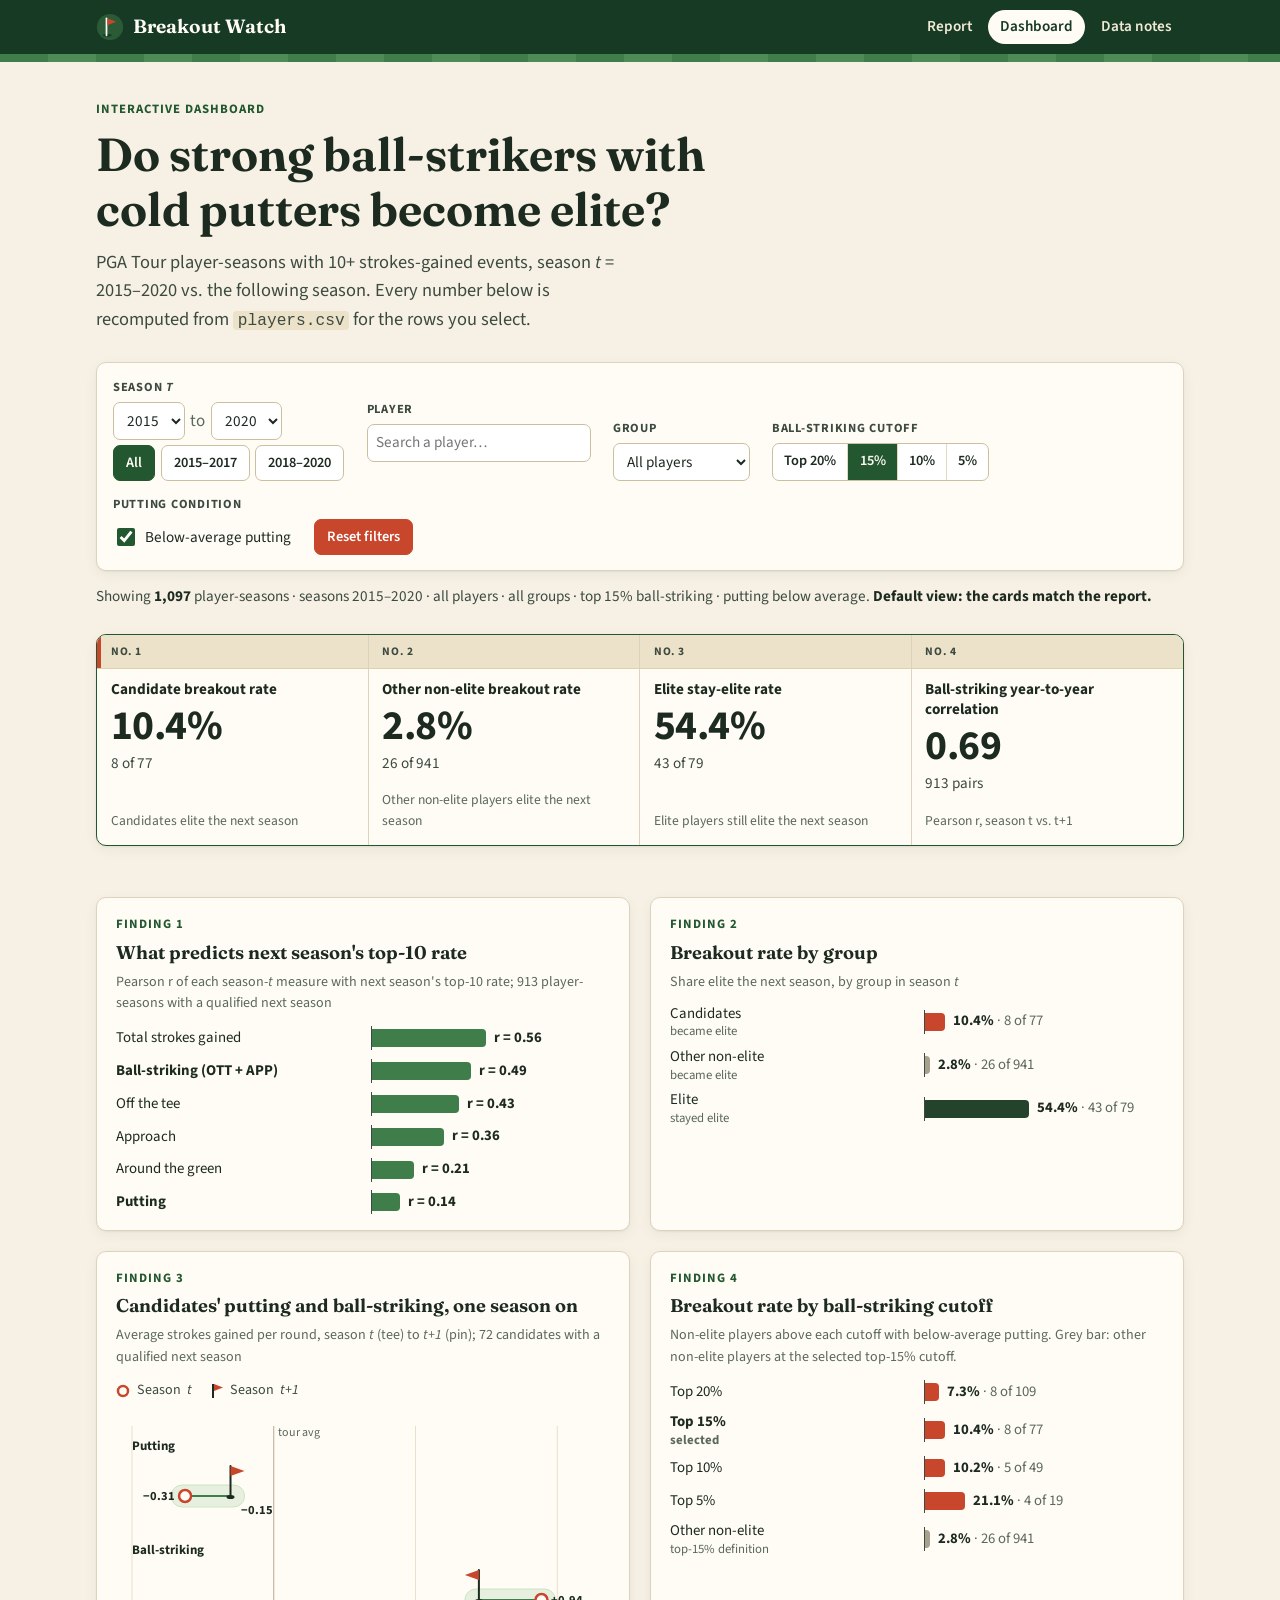
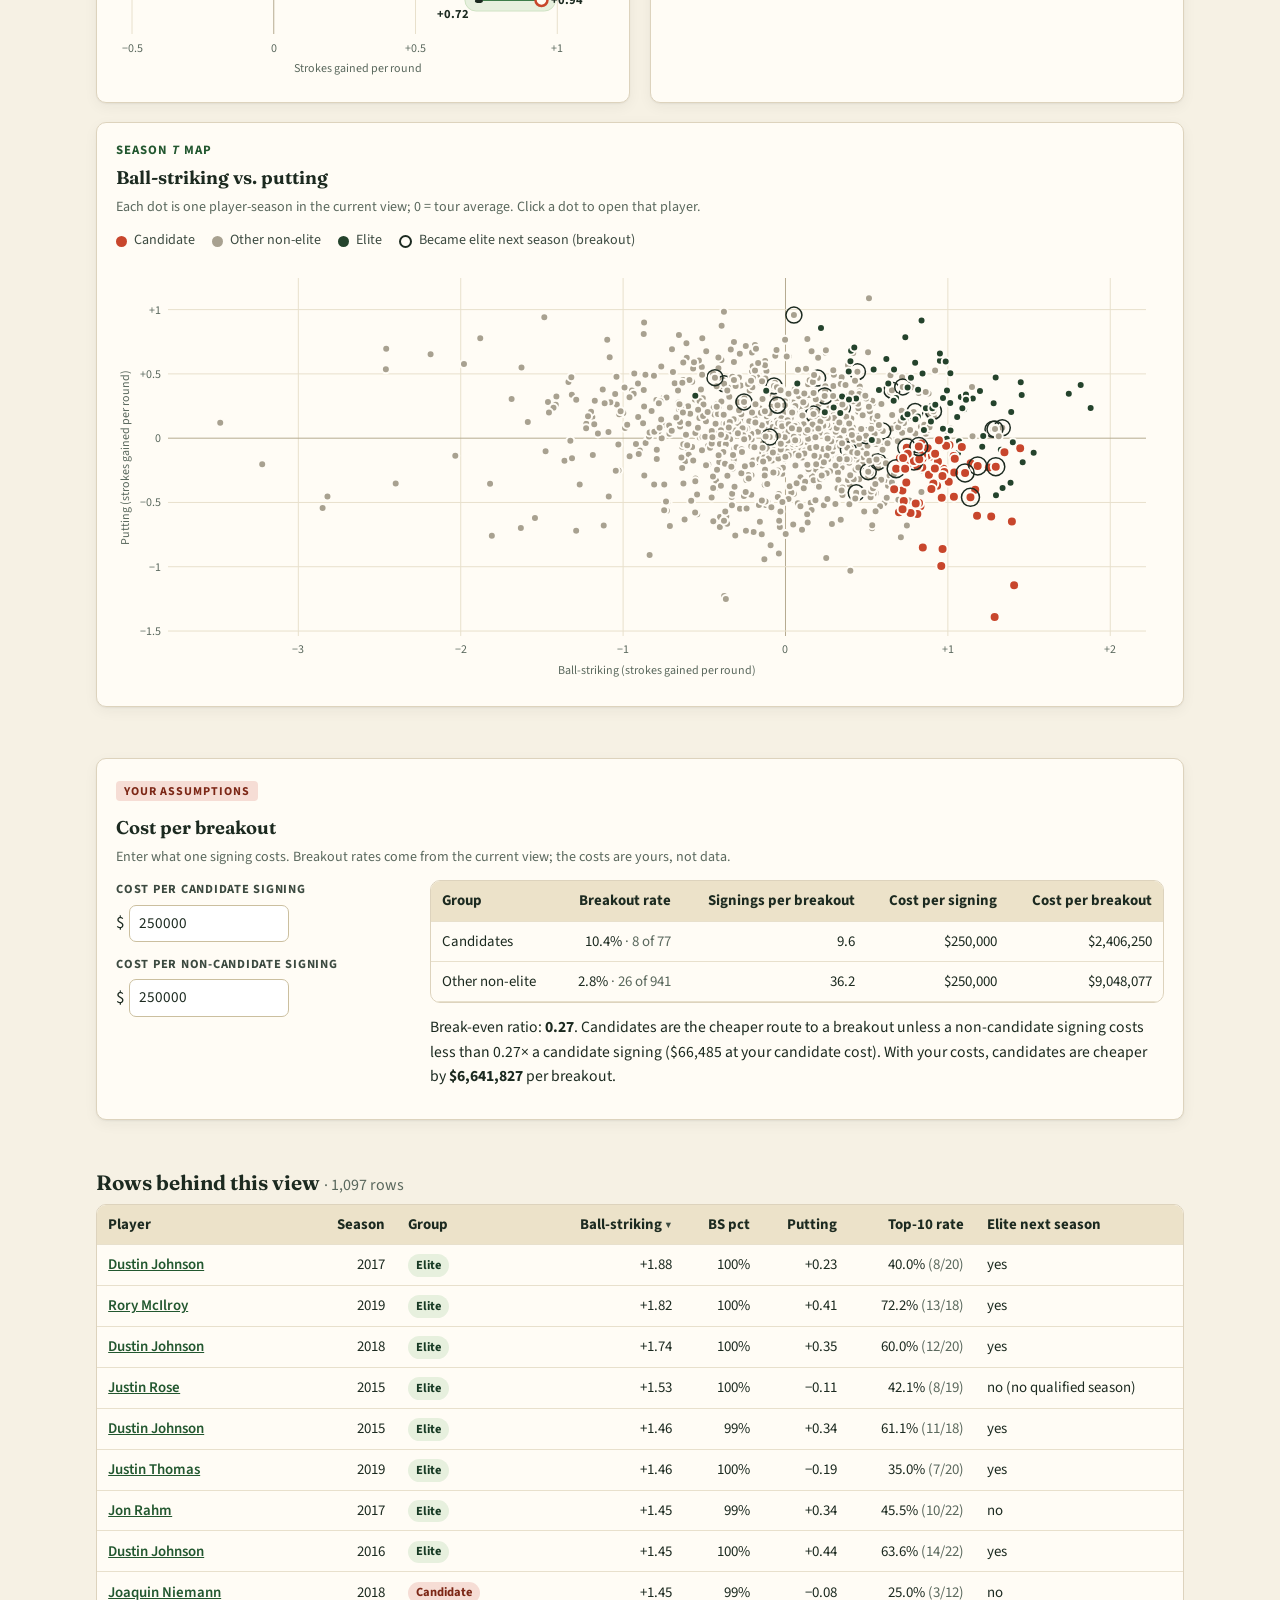
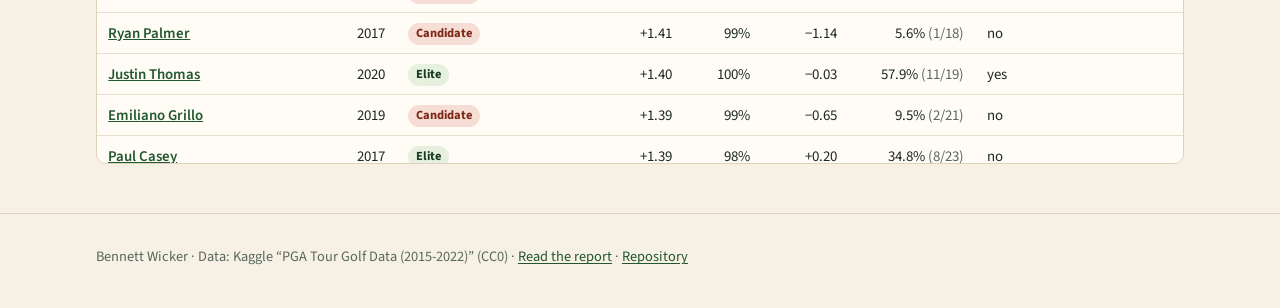
==== dashboard.html @ f72bf5be "Add PGA breakout report, dashboard and data prep Report (index.html) and dashboard (dashboard.html) " ====
<!doctype html>
<html lang="en">
<head>
  <meta charset="utf-8">
  <meta name="viewport" content="width=device-width, initial-scale=1">
  <title>Breakout Watch: Dashboard</title>
  <meta name="description" content="Filter PGA Tour player-seasons by season, player, group, ball-striking cutoff and putting condition; every number is recomputed in the browser from players.csv.">
  <link rel="icon" href="data:image/svg+xml,%3Csvg xmlns='http://www.w3.org/2000/svg' viewBox='0 0 32 32'%3E%3Ccircle cx='16' cy='16' r='16' fill='%23173a24'/%3E%3Cpath d='M12 7v19' stroke='%23fffcf5' stroke-width='2.2' stroke-linecap='round'/%3E%3Cpath d='M13 7l10 4-10 4z' fill='%23c8462c'/%3E%3C/svg%3E">
  <link rel="preconnect" href="https://fonts.googleapis.com">
  <link rel="preconnect" href="https://fonts.gstatic.com" crossorigin>
  <link href="https://fonts.googleapis.com/css2?family=Fraunces:opsz,wght@9..144,600;9..144,700&family=Source+Sans+3:wght@400;600;700&display=swap" rel="stylesheet">
  <link rel="stylesheet" href="styles.css">
</head>
<body>
  <nav class="nav" aria-label="Site">
    <div class="nav-inner">
      <a class="brand" href="index.html">
        <svg width="28" height="28" viewBox="0 0 32 32" aria-hidden="true"><circle cx="16" cy="16" r="15" fill="#2a5a36"/><ellipse cx="13" cy="25.5" rx="5" ry="1.6" fill="#173a24"/><path d="M12 6v19.5" stroke="#fffcf5" stroke-width="2" stroke-linecap="round"/><path d="M13 6l10 4-10 4z" fill="#c8462c"/></svg>
        Breakout Watch
      </a>
      <div class="nav-links">
        <a href="index.html">Report</a>
        <a href="dashboard.html" aria-current="page">Dashboard</a>
        <a href="index.html#data-notes">Data notes</a>
      </div>
    </div>
  </nav>

  <main>
    <header class="page-head wrap">
      <p class="kicker">Interactive dashboard</p>
      <h1>Do strong ball-strikers with cold putters become elite?</h1>
      <p class="subtitle">PGA Tour player-seasons with 10+ strokes-gained events, season <i>t</i> = 2015–2020 vs. the following season.
        Every number below is recomputed from <code>players.csv</code> for the rows you select.</p>
    </header>

    <div class="wrap">
      <div id="load-error" hidden class="error-box"></div>

      <form class="filters" id="filters" onsubmit="return false" aria-label="Filters">
        <div class="field">
          <span class="field-label" id="season-l">Season <i>t</i></span>
          <div class="field-row" role="group" aria-labelledby="season-l">
            <select id="from" aria-label="First season"></select>
            <span class="muted">to</span>
            <select id="to" aria-label="Last season"></select>
          </div>
          <div class="field-row" role="group" aria-label="Quick season ranges">
            <button type="button" data-range="2015-2020">All</button>
            <button type="button" data-range="2015-2017">2015–2017</button>
            <button type="button" data-range="2018-2020">2018–2020</button>
          </div>
        </div>
        <div class="field">
          <label for="player">Player</label>
          <div class="field-row">
            <input type="search" id="player" list="player-list" placeholder="Search a player…" autocomplete="off">
            <datalist id="player-list"></datalist>
          </div>
          <span class="muted" id="player-hint" style="font-size:.82rem;min-height:1.1em"></span>
        </div>
        <div class="field">
          <label for="group">Group</label>
          <select id="group">
            <option value="all">All players</option>
            <option value="candidate">Candidates</option>
            <option value="other">Other non-elite</option>
            <option value="elite">Elite</option>
          </select>
        </div>
        <div class="field">
          <span class="field-label" id="cut-l">Ball-striking cutoff</span>
          <div class="seg" role="radiogroup" aria-labelledby="cut-l">
            <label><input type="radio" name="cutoff" value="20"><span>Top 20%</span></label>
            <label><input type="radio" name="cutoff" value="15" checked><span>15%</span></label>
            <label><input type="radio" name="cutoff" value="10"><span>10%</span></label>
            <label><input type="radio" name="cutoff" value="5"><span>5%</span></label>
          </div>
        </div>
        <div class="field">
          <span class="field-label">Putting condition</span>
          <label class="toggle"><input type="checkbox" id="putting" checked> Below-average putting</label>
        </div>
        <div class="field">
          <button type="button" class="btn-reset" id="reset">Reset filters</button>
        </div>
      </form>
      <p class="status" id="status" aria-live="polite"></p>
    </div>

    <section class="wrap" id="spotlight-wrap" hidden aria-labelledby="spot-name">
      <div class="panel spotlight" id="spotlight"></div>
    </section>

    <section class="wrap" aria-label="Summary numbers">
      <div class="cards" id="cards"></div>
    </section>

    <section class="wrap" aria-label="Charts">
      <div class="grid-2">
        <div class="panel">
          <p class="kicker">Finding 1</p>
          <h3>What predicts next season's top-10 rate</h3>
          <p class="chart-sub">Pearson r of each season-<i>t</i> measure with next season's top-10 rate; <span id="f1-n"></span></p>
          <div class="chart" id="f1-chart"></div>
        </div>
        <div class="panel">
          <p class="kicker">Finding 2</p>
          <h3>Breakout rate by group</h3>
          <p class="chart-sub">Share elite the next season, by group in season <i>t</i></p>
          <div class="chart" id="f2-chart"></div>
        </div>
        <div class="panel">
          <p class="kicker">Finding 3</p>
          <h3>Candidates' putting and ball-striking, one season on</h3>
          <p class="chart-sub">Average strokes gained per round, season <i>t</i> (tee) to <i>t+1</i> (pin); <span id="f3-n"></span></p>
          <div class="legend" aria-hidden="true">
            <span><svg width="14" height="14"><circle cx="7" cy="7" r="5" fill="#fffcf5" stroke="#c8462c" stroke-width="2.5"/></svg> Season <i>t</i></span>
            <span><svg width="14" height="16"><path d="M3 1v14" stroke="#1c2a20" stroke-width="2"/><path d="M4 1l9 3.5L4 8z" fill="#c8462c"/></svg> Season <i>t+1</i></span>
          </div>
          <div class="chart" id="f3-chart"></div>
        </div>
        <div class="panel">
          <p class="kicker">Finding 4</p>
          <h3>Breakout rate by ball-striking cutoff</h3>
          <p class="chart-sub" id="f4-sub"></p>
          <div class="chart" id="f4-chart"></div>
        </div>
        <div class="panel full">
          <p class="kicker">Season <i>t</i> map</p>
          <h3>Ball-striking vs. putting</h3>
          <p class="chart-sub">Each dot is one player-season in the current view; 0 = tour average. Click a dot to open that player.</p>
          <div class="legend" aria-hidden="true">
            <span><i class="swatch candidate"></i> Candidate</span>
            <span><i class="swatch other"></i> Other non-elite</span>
            <span><i class="swatch elite"></i> Elite</span>
            <span><i class="swatch ring"></i> Became elite next season (breakout)</span>
          </div>
          <div class="chart" id="scatter"></div>
        </div>
      </div>
    </section>

    <section class="wrap" aria-labelledby="cost-h">
      <div class="panel">
        <p><span class="assume-tag">Your assumptions</span></p>
        <h3 id="cost-h">Cost per breakout</h3>
        <p class="chart-sub">Enter what one signing costs. Breakout rates come from the current view; the costs are yours, not data.</p>
        <div class="cost-grid">
          <div class="cost-inputs">
            <div class="field">
              <label for="cost-cand">Cost per candidate signing</label>
              <div class="money"><span>$</span><input type="number" id="cost-cand" min="0" step="10000" inputmode="numeric"></div>
            </div>
            <div class="field">
              <label for="cost-other">Cost per non-candidate signing</label>
              <div class="money"><span>$</span><input type="number" id="cost-other" min="0" step="10000" inputmode="numeric"></div>
            </div>
          </div>
          <div>
            <div class="table-wrap"><table id="cost-table" aria-label="Cost per breakout"></table></div>
            <p class="verdict" id="cost-verdict"></p>
          </div>
        </div>
      </div>
    </section>

    <section class="wrap" aria-labelledby="table-h">
      <h3 id="table-h">Rows behind this view <span class="muted" id="table-count" style="font-family:var(--font-body);font-size:1rem;font-weight:400"></span></h3>
      <div class="table-wrap table-scroll">
        <table id="rows-table" aria-label="Player-seasons in the current view"></table>
      </div>
    </section>
  </main>

  <footer class="site-foot">
    <div class="wrap">
      Bennett Wicker · Data: Kaggle “PGA Tour Golf Data (2015-2022)” (CC0) ·
      <a href="index.html">Read the report</a> ·
      <a href="https://github.com/bennettwick/pga-sponsor-dashboard">Repository</a>
    </div>
  </footer>

  <script src="analysis.js"></script>
  <script src="charts.js"></script>
  <script src="dashboard.js"></script>
</body>
</html>
---- styles.css ----
/* Breakout Watch: shared look for the report and the dashboard. */
:root {
  --bg: #f6f1e4;          /* cream */
  --surface: #fffcf5;     /* card / chart surface */
  --sand: #ece2c9;
  --sand-2: #dfd1ae;
  --ink: #1c2a20;
  --ink-2: #3c4a40;
  --muted: #5a685d;
  --line: #ddd3bd;
  --grid: #e8e0cc;
  --green-900: #173a24;   /* nav */
  --green-700: #22572f;   /* links, headings accents */
  --green-500: #3f7d4a;
  --green-200: #cfe2c3;
  --green-100: #e7f0de;
  --flag: #c8462c;

  /* Chart identity: candidates are the only colored group. */
  --candidate: #c8462c;
  --other: #a8a190;
  --elite: #24432c;

  --radius: 10px;
  --shadow: 0 1px 2px rgba(28, 42, 32, 0.06), 0 4px 14px rgba(28, 42, 32, 0.05);
  --font-display: "Fraunces", Georgia, "Times New Roman", serif;
  --font-body: "Source Sans 3", "Segoe UI", system-ui, -apple-system, sans-serif;
}

* { box-sizing: border-box; }
html { -webkit-text-size-adjust: 100%; }
body {
  margin: 0;
  background: var(--bg);
  color: var(--ink);
  font-family: var(--font-body);
  font-size: 17px;
  line-height: 1.55;
}
a { color: var(--green-700); text-underline-offset: 2px; }
a:hover { color: var(--green-900); }
h1, h2, h3 { font-family: var(--font-display); line-height: 1.2; color: var(--ink); font-weight: 650; }
h2 { font-size: 1.6rem; margin: 0 0 0.4rem; }
h3 { font-size: 1.3rem; margin: 0 0 0.5rem; }
p { margin: 0 0 0.9rem; }
small, .muted { color: var(--muted); }
.num { font-variant-numeric: tabular-nums; }

/* ---------- navigation ---------- */
.nav {
  background: var(--green-900);
  color: #fffcf5;
  position: relative;
}
.nav::after { /* mowing stripes */
  content: "";
  display: block;
  height: 8px;
  background: repeating-linear-gradient(90deg, #3f7d4a 0 48px, #4d8c57 48px 96px);
}
.nav-inner {
  max-width: 1120px;
  margin: 0 auto;
  padding: 0.6rem 16px;
  display: flex;
  align-items: center;
  gap: 1.5rem;
  flex-wrap: wrap;
}
.brand {
  display: flex;
  align-items: center;
  gap: 0.55rem;
  color: #fffcf5;
  text-decoration: none;
  font-family: var(--font-display);
  font-size: 1.2rem;
  font-weight: 650;
}
.brand:hover { color: #fffcf5; }
.brand svg { flex: none; }
.nav-links { display: flex; gap: 0.25rem; margin-left: auto; flex-wrap: wrap; }
.nav-links a {
  color: #f1ead6;
  text-decoration: none;
  padding: 0.35rem 0.75rem;
  border-radius: 999px;
  font-weight: 600;
  font-size: 0.95rem;
}
.nav-links a:hover { background: rgba(255, 252, 245, 0.12); color: #fffcf5; }
.nav-links a[aria-current="page"] { background: #fffcf5; color: var(--green-900); }

/* ---------- layout ---------- */
.wrap { max-width: 1120px; margin: 0 auto; padding: 0 16px; }
.narrow { max-width: 760px; }
header.page-head { padding: 2.4rem 16px 1.2rem; }
.kicker {
  font-size: 0.8rem;
  font-weight: 700;
  letter-spacing: 0.08em;
  text-transform: uppercase;
  color: var(--green-700);
  margin: 0 0 0.4rem;
}
.page-head h1 { font-size: clamp(1.9rem, 4.6vw, 2.9rem); margin: 0 0 0.6rem; max-width: 22ch; }
.page-head .subtitle { font-size: 1.15rem; color: var(--ink-2); margin: 0 0 0.6rem; max-width: 60ch; }
.byline { font-weight: 600; color: var(--ink-2); margin: 0; }
.lede { font-size: 1.12rem; max-width: 68ch; }
.lede strong { color: var(--ink); }
.recommend {
  border-left: 4px solid var(--flag);
  background: var(--surface);
  padding: 0.8rem 1rem;
  border-radius: 0 var(--radius) var(--radius) 0;
  box-shadow: var(--shadow);
  max-width: 68ch;
}
.premise { font-size: 0.95rem; color: var(--muted); max-width: 68ch; }
section, section.wrap { padding-top: 1.6rem; padding-bottom: 1.6rem; }
.section-rule { border: 0; border-top: 1px solid var(--line); margin: 0.6rem auto; max-width: 1088px; padding: 0; }

/* ---------- scorecard tiles ---------- */
.cards {
  display: grid;
  grid-template-columns: repeat(4, minmax(0, 1fr));
  border: 1.5px solid var(--green-700);
  border-radius: var(--radius);
  overflow: hidden;
  background: var(--surface);
  box-shadow: var(--shadow);
}
.card { border-right: 1px solid var(--line); display: flex; flex-direction: column; }
.card:last-child { border-right: 0; }
.card-head {
  background: var(--sand);
  border-bottom: 1px solid var(--sand-2);
  padding: 0.45rem 0.85rem;
  display: flex;
  justify-content: space-between;
  align-items: baseline;
  gap: 0.5rem;
}
.card-hole { font-size: 0.72rem; font-weight: 700; letter-spacing: 0.08em; text-transform: uppercase; color: var(--ink-2); }
.card-label { font-weight: 700; font-size: 0.95rem; padding: 0.7rem 0.85rem 0; color: var(--ink); line-height: 1.3; }
.card-value { font-size: 2.6rem; font-weight: 700; line-height: 1.1; padding: 0.3rem 0.85rem 0; letter-spacing: -0.01em; }
.card-count { padding: 0.15rem 0.85rem 0.8rem; color: var(--ink-2); font-size: 0.95rem; }
.card-note { padding: 0 0.85rem 0.85rem; color: var(--muted); font-size: 0.85rem; margin-top: auto; }
.card.is-candidate .card-head { box-shadow: inset 4px 0 0 var(--candidate); }
.card .too-few { font-size: 1.05rem; font-weight: 600; color: var(--ink-2); padding: 0.6rem 0.85rem 0; }
.defs { font-size: 0.92rem; color: var(--ink-2); margin-top: 0.9rem; max-width: 90ch; }

/* ---------- findings ---------- */
.finding {
  background: var(--surface);
  border: 1px solid var(--line);
  border-radius: var(--radius);
  box-shadow: var(--shadow);
  padding: 1.4rem 1.4rem 1.2rem;
  margin: 0 0 1.2rem;
}
.finding .kicker { margin-bottom: 0.25rem; }
.finding p { max-width: 72ch; color: var(--ink-2); }
.chart-title { font-weight: 700; font-size: 0.98rem; margin: 1rem 0 0.15rem; color: var(--ink); }
.chart-sub { font-size: 0.88rem; color: var(--muted); margin: 0 0 0.7rem; }
.chart { position: relative; width: 100%; }
.legend { display: flex; flex-wrap: wrap; gap: 0.4rem 1.1rem; font-size: 0.88rem; color: var(--ink-2); margin: 0.2rem 0 0.6rem; }
.legend span { display: inline-flex; align-items: center; gap: 0.4rem; }
.swatch { width: 11px; height: 11px; border-radius: 50%; display: inline-block; }
.swatch.candidate { background: var(--candidate); }
.swatch.other { background: var(--other); }
.swatch.elite { background: var(--elite); }
.swatch.ring { background: transparent; border: 2px solid var(--ink); width: 13px; height: 13px; }

/* HTML bar chart */
.bars { display: grid; grid-template-columns: minmax(9rem, 15rem) 1fr; gap: 0.55rem 0.9rem; align-items: center; }
.bar-label { font-size: 0.93rem; color: var(--ink); line-height: 1.25; }
.bar-label .bar-sub { display: block; font-size: 0.8rem; color: var(--muted); }
.bar-track { display: flex; align-items: center; min-height: 24px; border-left: 1px solid var(--ink-2); }
.bar-fill { height: 18px; border-radius: 0 4px 4px 0; flex: none; min-width: 2px; }
.bar-fill.candidate { background: var(--candidate); }
.bar-fill.other { background: var(--other); }
.bar-fill.elite { background: var(--elite); }
.bar-fill.neutral { background: var(--green-500); }
.bar-value { padding-left: 0.5rem; font-size: 0.92rem; white-space: nowrap; color: var(--ink); font-variant-numeric: tabular-nums; }
.bar-value b { font-weight: 700; }
.bar-value .of { color: var(--muted); }
.bar-label.bar-row-selected { font-weight: 700; }

/* SVG charts */
svg text { font-family: var(--font-body); fill: var(--ink-2); }
.axis-line { stroke: var(--ink-2); stroke-width: 1; }
.grid-line { stroke: var(--grid); stroke-width: 1; }
.zero-line { stroke: #b6ab90; stroke-width: 1; }
.axis-label { font-size: 12px; fill: var(--muted); }
.tick-label { font-size: 12px; fill: var(--muted); font-variant-numeric: tabular-nums; }
.pt { stroke: var(--surface); stroke-width: 2; }
.pt.candidate { fill: var(--candidate); }
.pt.other { fill: var(--other); }
.pt.elite { fill: var(--elite); }
.pt.faded { opacity: 0.55; }
.pt-ring { fill: none; stroke: var(--ink); stroke-width: 1.5; }
.pt-label { font-size: 12px; fill: var(--ink); font-weight: 600; }
.leader { stroke: var(--muted); stroke-width: 1; }
.pt-focus { fill: none; stroke: var(--ink); stroke-width: 2; }
.fairway { fill: var(--green-100); stroke: var(--green-200); stroke-width: 1; }
.hole-line { stroke: var(--green-500); stroke-width: 2; stroke-linecap: round; }
.tee { fill: var(--surface); stroke: var(--candidate); stroke-width: 2.5; }
.pin-pole { stroke: var(--ink); stroke-width: 2; stroke-linecap: round; }
.pin-flag { fill: var(--candidate); }
.cup { fill: var(--ink); }
.val-label { font-size: 12.5px; font-weight: 700; fill: var(--ink); font-variant-numeric: tabular-nums; }
.row-label { font-size: 13px; font-weight: 700; fill: var(--ink); }
.threshold { stroke: var(--flag); stroke-width: 1.5; stroke-dasharray: 5 4; }
.mini-line { fill: none; stroke: var(--green-700); stroke-width: 2; stroke-linejoin: round; stroke-linecap: round; }
.mini-dot { fill: var(--green-700); stroke: var(--surface); stroke-width: 2; }
.mini-dot.is-elite { fill: var(--elite); }
.mini-dot.is-candidate { fill: var(--candidate); }

.tooltip {
  position: fixed;
  z-index: 50;
  pointer-events: none;
  background: var(--ink);
  color: #fffcf5;
  font-size: 0.85rem;
  line-height: 1.35;
  padding: 0.45rem 0.6rem;
  border-radius: 6px;
  max-width: 260px;
  box-shadow: 0 4px 14px rgba(0, 0, 0, 0.2);
  opacity: 0;
  transform: translate(-50%, calc(-100% - 12px));
}
.tooltip.show { opacity: 1; }
.tooltip b { color: #fffcf5; }

/* ---------- tables ---------- */
.table-wrap { overflow-x: auto; border: 1px solid var(--line); border-radius: var(--radius); background: var(--surface); }
table { border-collapse: collapse; width: 100%; font-size: 0.93rem; }
th, td { padding: 0.5rem 0.7rem; text-align: left; border-bottom: 1px solid var(--grid); white-space: nowrap; }
th { background: var(--sand); font-weight: 700; color: var(--ink); position: sticky; top: 0; }
td.n, th.n { text-align: right; font-variant-numeric: tabular-nums; }
tbody tr:hover { background: #fbf6e9; }

/* scorecard table (watch list) */
.scorecard { border: 1.5px solid var(--green-700); }
.scorecard th { background: var(--green-900); color: #fffcf5; }
.scorecard td { border-right: 1px solid var(--grid); }
.scorecard td:last-child { border-right: 0; }
.scorecard td.hole { text-align: center; font-weight: 700; color: var(--ink-2); background: var(--sand); width: 2.5rem; }
.scorecard tbody tr:nth-child(even) { background: #faf5e8; }

/* ---------- data notes ---------- */
.notes h3 { margin-top: 1.4rem; }
.notes ul { padding-left: 1.2rem; max-width: 80ch; }
.notes li { margin-bottom: 0.4rem; color: var(--ink-2); }
.notes table { font-size: 0.9rem; }
.notes td { white-space: normal; }
code { font-family: ui-monospace, Consolas, monospace; font-size: 0.88em; background: var(--sand); padding: 0.05rem 0.3rem; border-radius: 4px; }

footer.site-foot { padding: 2rem 0 2.5rem; color: var(--muted); font-size: 0.9rem; border-top: 1px solid var(--line); margin-top: 1.5rem; }

/* ---------- dashboard ---------- */
.filters {
  background: var(--surface);
  border: 1px solid var(--line);
  border-radius: var(--radius);
  box-shadow: var(--shadow);
  padding: 0.9rem 1rem;
  display: flex;
  flex-wrap: wrap;
  gap: 0.9rem 1.4rem;
  align-items: flex-end;
}
@media (min-width: 900px) {
  .filters { position: sticky; top: 0; z-index: 20; }
}
.field { display: flex; flex-direction: column; gap: 0.3rem; }
.field > label, .field > .field-label { font-size: 0.78rem; font-weight: 700; letter-spacing: 0.06em; text-transform: uppercase; color: var(--ink-2); }
.field-row { display: flex; gap: 0.35rem; align-items: center; flex-wrap: wrap; }
select, input[type="text"], input[type="search"], input[type="number"] {
  font: inherit;
  font-size: 0.95rem;
  color: var(--ink);
  background: #fff;
  border: 1px solid #cbbf9f;
  border-radius: 7px;
  padding: 0.38rem 0.55rem;
  min-height: 36px;
}
input[type="search"] { width: 14rem; max-width: 100%; }
select:focus, input:focus, button:focus-visible, .seg input:focus-visible + span { outline: 2px solid var(--green-500); outline-offset: 1px; }
button, .btn {
  font: inherit;
  font-size: 0.9rem;
  font-weight: 600;
  min-height: 36px;
  padding: 0.35rem 0.75rem;
  border-radius: 7px;
  border: 1px solid #cbbf9f;
  background: #fff;
  color: var(--ink);
  cursor: pointer;
}
button:hover { background: var(--green-100); }
button[aria-pressed="true"] { background: var(--green-700); border-color: var(--green-700); color: #fffcf5; }
.btn-reset { background: var(--flag); border-color: var(--flag); color: #fff; }
.btn-reset:hover { background: #a93a23; }
.seg { display: inline-flex; border: 1px solid #cbbf9f; border-radius: 7px; overflow: hidden; background: #fff; }
.seg label { position: relative; }
.seg input { position: absolute; opacity: 0; inset: 0; margin: 0; cursor: pointer; }
.seg span { display: block; padding: 0.38rem 0.7rem; font-size: 0.9rem; font-weight: 600; min-height: 36px; line-height: 1.5; border-right: 1px solid #e3d9c0; }
.seg label:last-child span { border-right: 0; }
.seg input:checked + span { background: var(--green-700); color: #fffcf5; }
.field > label.toggle { text-transform: none; letter-spacing: 0; font-size: 0.95rem; font-weight: 400; color: var(--ink); }
.toggle { display: inline-flex; align-items: center; gap: 0.45rem; font-size: 0.95rem; min-height: 36px; cursor: pointer; }
.toggle input { width: 18px; height: 18px; accent-color: var(--green-700); }

.status { margin: 0.9rem 0 0; font-size: 0.95rem; color: var(--ink-2); }
.status b { color: var(--ink); }
.grid-2 { display: grid; grid-template-columns: repeat(2, minmax(0, 1fr)); gap: 1.2rem; }
.panel {
  background: var(--surface);
  border: 1px solid var(--line);
  border-radius: var(--radius);
  box-shadow: var(--shadow);
  padding: 1.1rem 1.2rem 1rem;
  min-width: 0;
}
.panel h3 { font-size: 1.15rem; }
.panel .chart-title { margin-top: 0; }
.panel.full { grid-column: 1 / -1; }

.spotlight { border-left: 4px solid var(--green-700); }
.spotlight-head { display: flex; justify-content: space-between; align-items: baseline; gap: 1rem; flex-wrap: wrap; }
.tag { display: inline-block; font-size: 0.78rem; font-weight: 700; padding: 0.1rem 0.5rem; border-radius: 999px; background: var(--sand); color: var(--ink-2); }
.tag.candidate { background: #f6ddd5; color: #7c2716; }
.tag.elite { background: var(--green-100); color: var(--green-900); }

.cost-grid { display: grid; grid-template-columns: minmax(0, 18rem) minmax(0, 1fr); gap: 1.2rem 1.6rem; align-items: start; }
.cost-inputs .field { margin-bottom: 0.8rem; }
.money { display: flex; align-items: center; gap: 0.3rem; }
.money input { width: 10rem; }
.verdict { margin-top: 0.8rem; font-size: 0.98rem; color: var(--ink); }
.assume-tag { font-size: 0.75rem; font-weight: 700; letter-spacing: 0.08em; text-transform: uppercase; color: #7c2716; background: #f6ddd5; padding: 0.1rem 0.5rem; border-radius: 4px; }

th.sortable { cursor: pointer; user-select: none; }
th.sortable:hover { background: var(--sand-2); }
th .arrow { font-size: 0.75em; color: var(--ink-2); }
.table-scroll { max-height: 560px; overflow: auto; }
td button.linklike { background: none; border: 0; padding: 0; min-height: 0; color: var(--green-700); text-decoration: underline; font-weight: 600; font-size: inherit; cursor: pointer; }

.error-box { background: #f6ddd5; border: 1px solid #e0a796; color: #5d1d10; padding: 1rem; border-radius: var(--radius); margin: 1rem 0; }

/* ---------- small screens ---------- */
@media (max-width: 860px) {
  .cards { grid-template-columns: repeat(2, minmax(0, 1fr)); }
  .card:nth-child(2) { border-right: 0; }
  .card:nth-child(-n + 2) { border-bottom: 1px solid var(--line); }
  .grid-2 { grid-template-columns: 1fr; }
  .cost-grid { grid-template-columns: 1fr; }
}
@media (max-width: 560px) {
  body { font-size: 16px; }
  .bars { grid-template-columns: 1fr; gap: 0.15rem; }
  .bar-label { margin-top: 0.45rem; }
  .card-value { font-size: 2.1rem; }
  .finding { padding: 1.1rem 1rem 1rem; }
  .nav-inner { gap: 0.6rem; }
  .nav-links { margin-left: 0; }
}
@media (max-width: 380px) {
  .cards { grid-template-columns: 1fr; }
  .card { border-right: 0; border-bottom: 1px solid var(--line); }
}
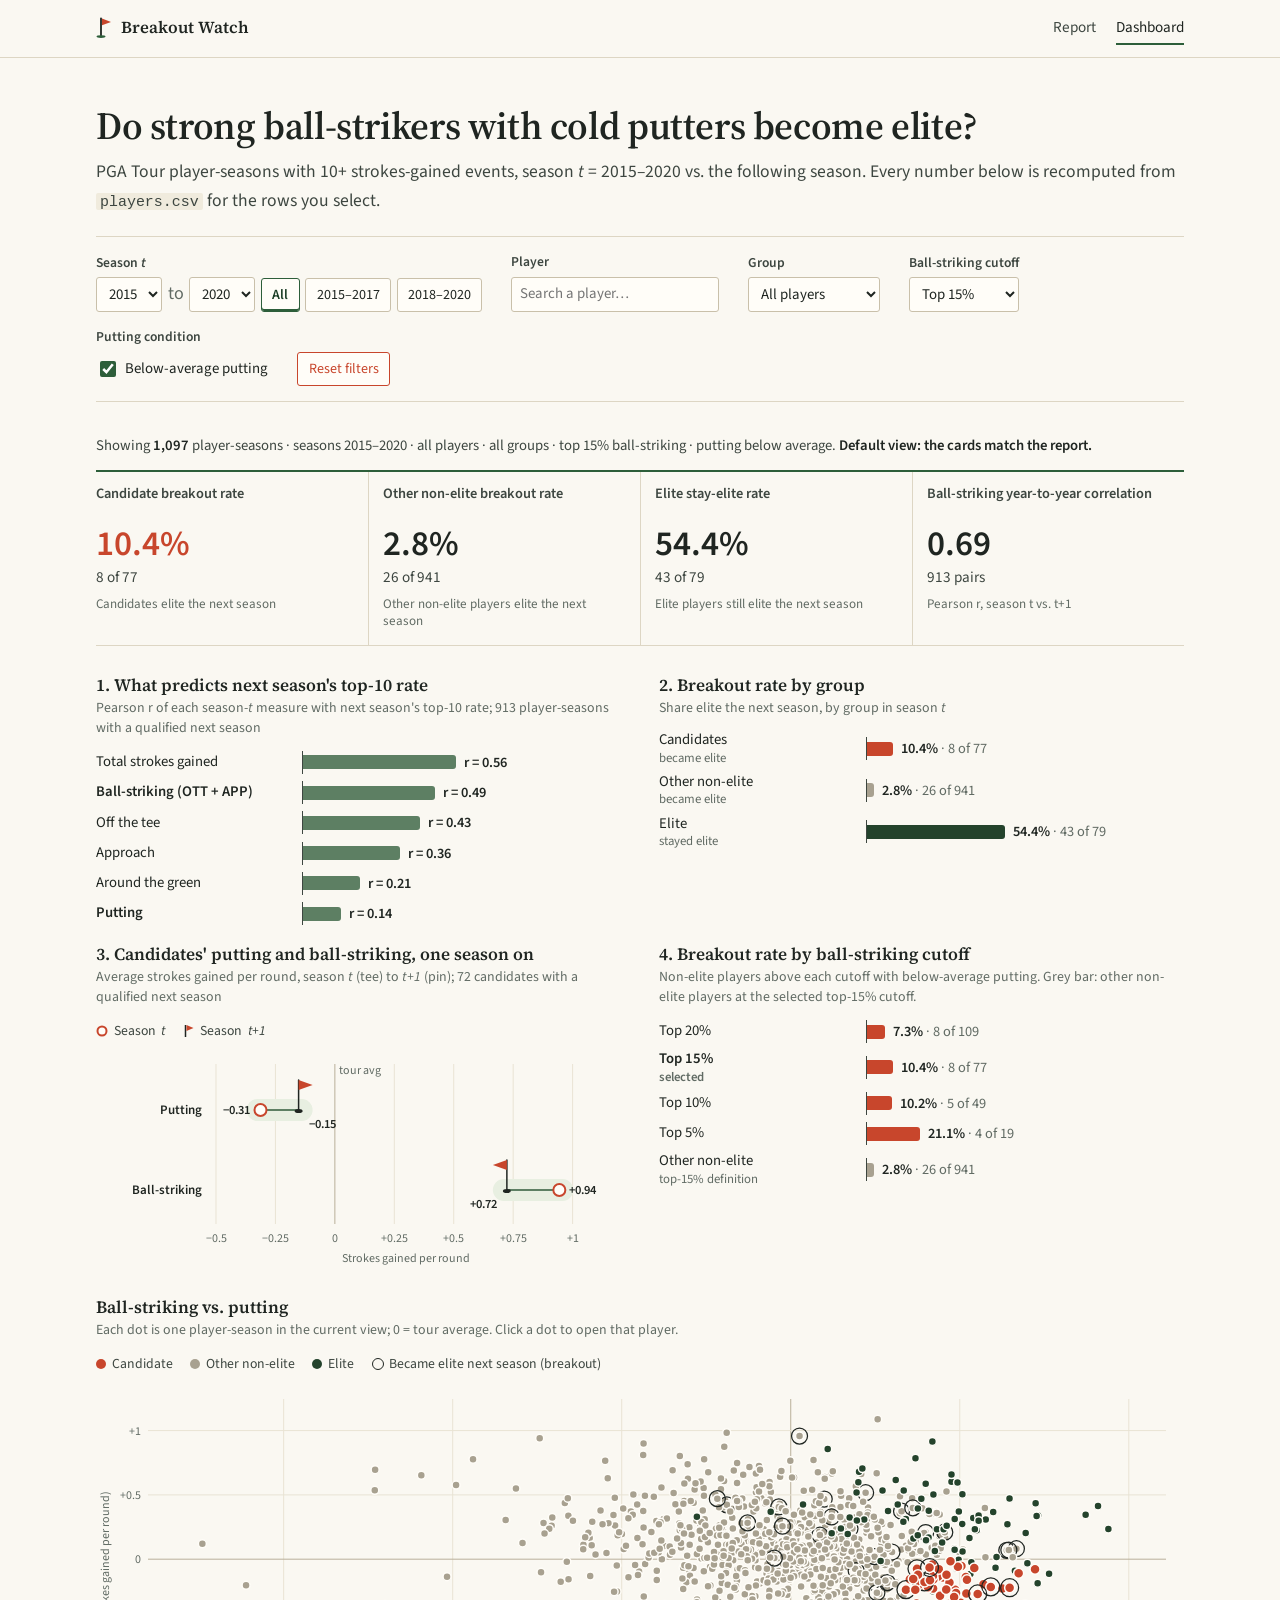
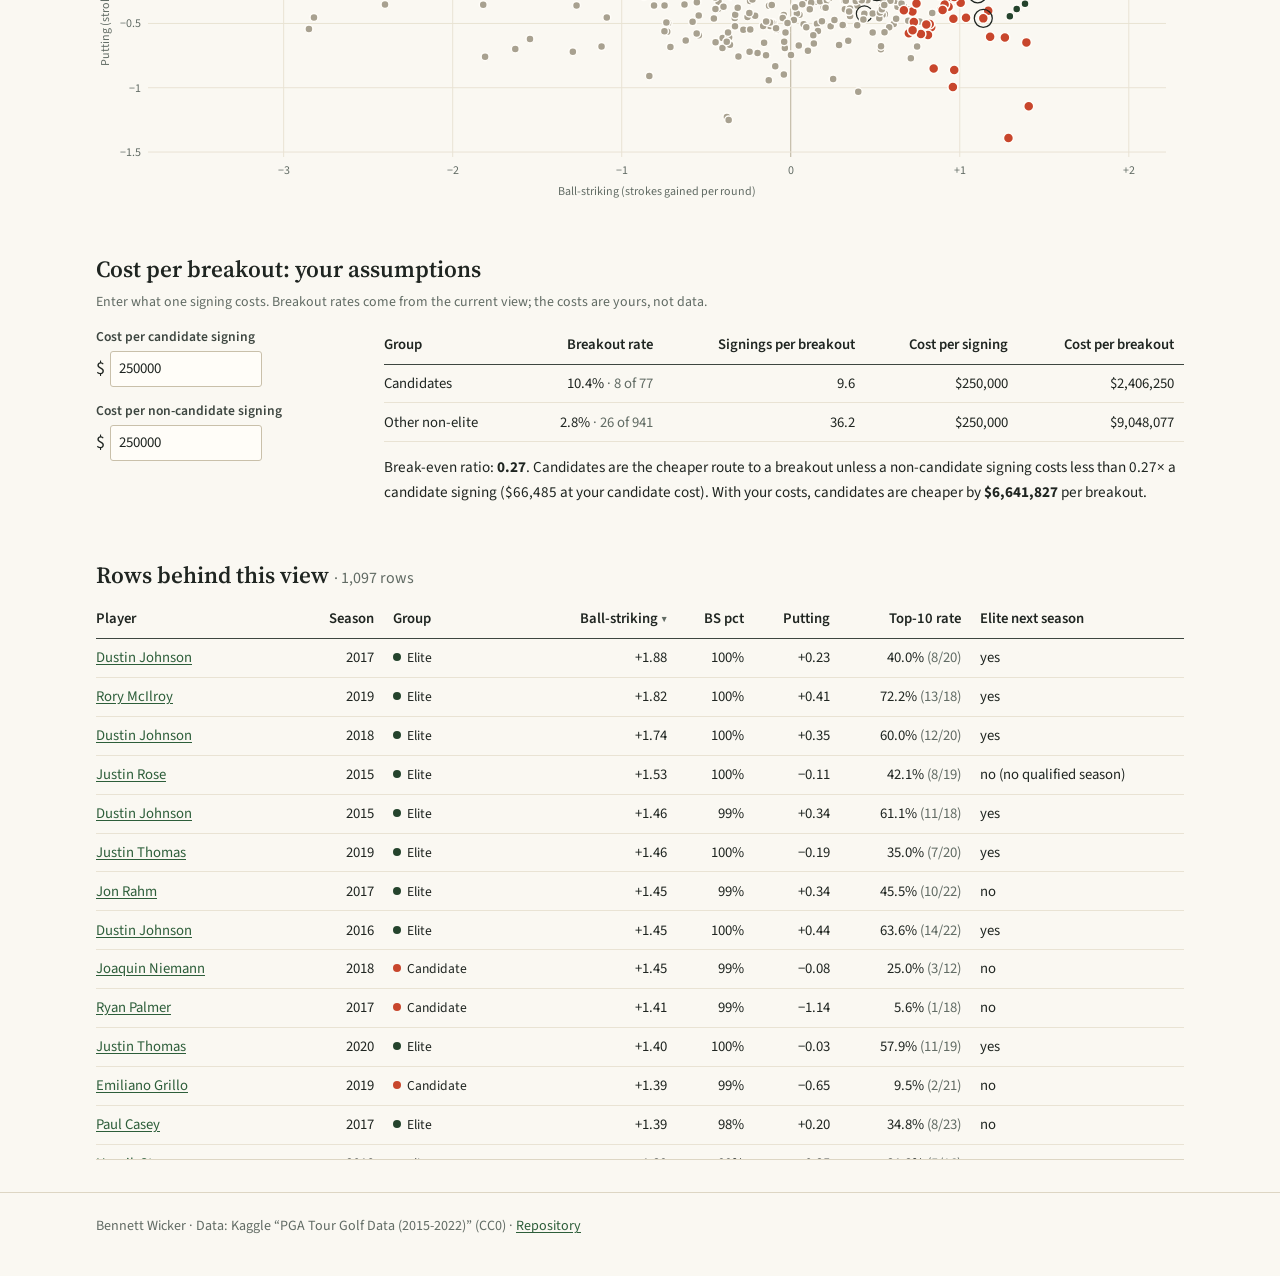
==== commit 5eb9a682: "Simplify site design and keep pages separate Drop the Data notes nav link so Report and Dashboard st" ====
--- a/dashboard.html
+++ b/dashboard.html
@@ -5,36 +5,34 @@
   <meta name="viewport" content="width=device-width, initial-scale=1">
   <title>Breakout Watch: Dashboard</title>
   <meta name="description" content="Filter PGA Tour player-seasons by season, player, group, ball-striking cutoff and putting condition; every number is recomputed in the browser from players.csv.">
-  <link rel="icon" href="data:image/svg+xml,%3Csvg xmlns='http://www.w3.org/2000/svg' viewBox='0 0 32 32'%3E%3Ccircle cx='16' cy='16' r='16' fill='%23173a24'/%3E%3Cpath d='M12 7v19' stroke='%23fffcf5' stroke-width='2.2' stroke-linecap='round'/%3E%3Cpath d='M13 7l10 4-10 4z' fill='%23c8462c'/%3E%3C/svg%3E">
+  <link rel="icon" href="data:image/svg+xml,%3Csvg xmlns='http://www.w3.org/2000/svg' viewBox='0 0 32 32'%3E%3Cpath d='M11 4v23' stroke='%231f2521' stroke-width='2.4' stroke-linecap='round'/%3E%3Cpath d='M12 4l12 4.5L12 13z' fill='%23c8462c'/%3E%3Cellipse cx='11' cy='28' rx='7' ry='2' fill='%232d5e3a'/%3E%3C/svg%3E">
   <link rel="preconnect" href="https://fonts.googleapis.com">
   <link rel="preconnect" href="https://fonts.gstatic.com" crossorigin>
-  <link href="https://fonts.googleapis.com/css2?family=Fraunces:opsz,wght@9..144,600;9..144,700&family=Source+Sans+3:wght@400;600;700&display=swap" rel="stylesheet">
+  <link href="https://fonts.googleapis.com/css2?family=Source+Sans+3:ital,wght@0,400;0,600;1,400&family=Source+Serif+4:opsz,wght@8..60,600&display=swap" rel="stylesheet">
   <link rel="stylesheet" href="styles.css">
 </head>
 <body>
   <nav class="nav" aria-label="Site">
     <div class="nav-inner">
       <a class="brand" href="index.html">
-        <svg width="28" height="28" viewBox="0 0 32 32" aria-hidden="true"><circle cx="16" cy="16" r="15" fill="#2a5a36"/><ellipse cx="13" cy="25.5" rx="5" ry="1.6" fill="#173a24"/><path d="M12 6v19.5" stroke="#fffcf5" stroke-width="2" stroke-linecap="round"/><path d="M13 6l10 4-10 4z" fill="#c8462c"/></svg>
+        <svg width="18" height="22" viewBox="0 0 18 22" aria-hidden="true"><path d="M5 1.5v17" stroke="#1f2521" stroke-width="1.8" stroke-linecap="round"/><path d="M6 1.5l9 3.4L6 8.3z" fill="#c8462c"/><ellipse cx="5" cy="19.6" rx="4.5" ry="1.4" fill="#2d5e3a"/></svg>
         Breakout Watch
       </a>
       <div class="nav-links">
         <a href="index.html">Report</a>
         <a href="dashboard.html" aria-current="page">Dashboard</a>
-        <a href="index.html#data-notes">Data notes</a>
       </div>
     </div>
   </nav>
 
-  <main>
-    <header class="page-head wrap">
-      <p class="kicker">Interactive dashboard</p>
+  <main class="site-main">
+    <header class="page-head wrap-wide">
       <h1>Do strong ball-strikers with cold putters become elite?</h1>
       <p class="subtitle">PGA Tour player-seasons with 10+ strokes-gained events, season <i>t</i> = 2015–2020 vs. the following season.
         Every number below is recomputed from <code>players.csv</code> for the rows you select.</p>
     </header>
 
-    <div class="wrap">
+    <div class="wrap-wide">
       <div id="load-error" hidden class="error-box"></div>
 
       <form class="filters" id="filters" onsubmit="return false" aria-label="Filters">
@@ -44,8 +42,6 @@
             <select id="from" aria-label="First season"></select>
             <span class="muted">to</span>
             <select id="to" aria-label="Last season"></select>
-          </div>
-          <div class="field-row" role="group" aria-label="Quick season ranges">
             <button type="button" data-range="2015-2020">All</button>
             <button type="button" data-range="2015-2017">2015–2017</button>
             <button type="button" data-range="2018-2020">2018–2020</button>
@@ -53,11 +49,8 @@
         </div>
         <div class="field">
           <label for="player">Player</label>
-          <div class="field-row">
-            <input type="search" id="player" list="player-list" placeholder="Search a player…" autocomplete="off">
-            <datalist id="player-list"></datalist>
-          </div>
-          <span class="muted" id="player-hint" style="font-size:.82rem;min-height:1.1em"></span>
+          <input type="search" id="player" list="player-list" placeholder="Search a player…" autocomplete="off">
+          <datalist id="player-list"></datalist>
         </div>
         <div class="field">
           <label for="group">Group</label>
@@ -69,13 +62,13 @@
           </select>
         </div>
         <div class="field">
-          <span class="field-label" id="cut-l">Ball-striking cutoff</span>
-          <div class="seg" role="radiogroup" aria-labelledby="cut-l">
-            <label><input type="radio" name="cutoff" value="20"><span>Top 20%</span></label>
-            <label><input type="radio" name="cutoff" value="15" checked><span>15%</span></label>
-            <label><input type="radio" name="cutoff" value="10"><span>10%</span></label>
-            <label><input type="radio" name="cutoff" value="5"><span>5%</span></label>
-          </div>
+          <label for="cutoff">Ball-striking cutoff</label>
+          <select id="cutoff">
+            <option value="20">Top 20%</option>
+            <option value="15">Top 15%</option>
+            <option value="10">Top 10%</option>
+            <option value="5">Top 5%</option>
+          </select>
         </div>
         <div class="field">
           <span class="field-label">Putting condition</span>
@@ -85,66 +78,59 @@
           <button type="button" class="btn-reset" id="reset">Reset filters</button>
         </div>
       </form>
+      <p class="muted" id="player-hint" style="font-size:.85rem;margin:.3rem 0 0;min-height:1.2em"></p>
       <p class="status" id="status" aria-live="polite"></p>
-    </div>
 
-    <section class="wrap" id="spotlight-wrap" hidden aria-labelledby="spot-name">
-      <div class="panel spotlight" id="spotlight"></div>
-    </section>
+      <section id="spotlight-wrap" hidden aria-labelledby="spot-name">
+        <div class="spotlight" id="spotlight"></div>
+      </section>
 
-    <section class="wrap" aria-label="Summary numbers">
-      <div class="cards" id="cards"></div>
-    </section>
+      <section aria-label="Summary numbers">
+        <div class="cards" id="cards"></div>
+      </section>
 
-    <section class="wrap" aria-label="Charts">
-      <div class="grid-2">
-        <div class="panel">
-          <p class="kicker">Finding 1</p>
-          <h3>What predicts next season's top-10 rate</h3>
-          <p class="chart-sub">Pearson r of each season-<i>t</i> measure with next season's top-10 rate; <span id="f1-n"></span></p>
-          <div class="chart" id="f1-chart"></div>
+      <section aria-label="Charts">
+        <div class="grid-2">
+          <div class="panel">
+            <h3>1. What predicts next season's top-10 rate</h3>
+            <p class="chart-sub">Pearson r of each season-<i>t</i> measure with next season's top-10 rate; <span id="f1-n"></span></p>
+            <div class="chart" id="f1-chart"></div>
+          </div>
+          <div class="panel">
+            <h3>2. Breakout rate by group</h3>
+            <p class="chart-sub">Share elite the next season, by group in season <i>t</i></p>
+            <div class="chart" id="f2-chart"></div>
+          </div>
+          <div class="panel">
+            <h3>3. Candidates' putting and ball-striking, one season on</h3>
+            <p class="chart-sub">Average strokes gained per round, season <i>t</i> (tee) to <i>t+1</i> (pin); <span id="f3-n"></span></p>
+            <div class="legend" aria-hidden="true">
+              <span><svg width="12" height="12"><circle cx="6" cy="6" r="4.5" fill="#fffdf8" stroke="#c8462c" stroke-width="2"/></svg> Season <i>t</i></span>
+              <span><svg width="12" height="14"><path d="M2.5 1v12" stroke="#1f2521" stroke-width="1.5"/><path d="M3.5 1l7 3L3.5 7z" fill="#c8462c"/></svg> Season <i>t+1</i></span>
+            </div>
+            <div class="chart" id="f3-chart"></div>
+          </div>
+          <div class="panel">
+            <h3>4. Breakout rate by ball-striking cutoff</h3>
+            <p class="chart-sub" id="f4-sub"></p>
+            <div class="chart" id="f4-chart"></div>
+          </div>
+          <div class="panel full">
+            <h3>Ball-striking vs. putting</h3>
+            <p class="chart-sub">Each dot is one player-season in the current view; 0 = tour average. Click a dot to open that player.</p>
+            <div class="legend" aria-hidden="true">
+              <span><i class="swatch candidate"></i> Candidate</span>
+              <span><i class="swatch other"></i> Other non-elite</span>
+              <span><i class="swatch elite"></i> Elite</span>
+              <span><i class="swatch ring"></i> Became elite next season (breakout)</span>
+            </div>
+            <div class="chart" id="scatter"></div>
+          </div>
         </div>
-        <div class="panel">
-          <p class="kicker">Finding 2</p>
-          <h3>Breakout rate by group</h3>
-          <p class="chart-sub">Share elite the next season, by group in season <i>t</i></p>
-          <div class="chart" id="f2-chart"></div>
-        </div>
-        <div class="panel">
-          <p class="kicker">Finding 3</p>
-          <h3>Candidates' putting and ball-striking, one season on</h3>
-          <p class="chart-sub">Average strokes gained per round, season <i>t</i> (tee) to <i>t+1</i> (pin); <span id="f3-n"></span></p>
-          <div class="legend" aria-hidden="true">
-            <span><svg width="14" height="14"><circle cx="7" cy="7" r="5" fill="#fffcf5" stroke="#c8462c" stroke-width="2.5"/></svg> Season <i>t</i></span>
-            <span><svg width="14" height="16"><path d="M3 1v14" stroke="#1c2a20" stroke-width="2"/><path d="M4 1l9 3.5L4 8z" fill="#c8462c"/></svg> Season <i>t+1</i></span>
-          </div>
-          <div class="chart" id="f3-chart"></div>
-        </div>
-        <div class="panel">
-          <p class="kicker">Finding 4</p>
-          <h3>Breakout rate by ball-striking cutoff</h3>
-          <p class="chart-sub" id="f4-sub"></p>
-          <div class="chart" id="f4-chart"></div>
-        </div>
-        <div class="panel full">
-          <p class="kicker">Season <i>t</i> map</p>
-          <h3>Ball-striking vs. putting</h3>
-          <p class="chart-sub">Each dot is one player-season in the current view; 0 = tour average. Click a dot to open that player.</p>
-          <div class="legend" aria-hidden="true">
-            <span><i class="swatch candidate"></i> Candidate</span>
-            <span><i class="swatch other"></i> Other non-elite</span>
-            <span><i class="swatch elite"></i> Elite</span>
-            <span><i class="swatch ring"></i> Became elite next season (breakout)</span>
-          </div>
-          <div class="chart" id="scatter"></div>
-        </div>
-      </div>
-    </section>
+      </section>
 
-    <section class="wrap" aria-labelledby="cost-h">
-      <div class="panel">
-        <p><span class="assume-tag">Your assumptions</span></p>
-        <h3 id="cost-h">Cost per breakout</h3>
+      <section aria-labelledby="cost-h">
+        <h2 id="cost-h">Cost per breakout: your assumptions</h2>
         <p class="chart-sub">Enter what one signing costs. Breakout rates come from the current view; the costs are yours, not data.</p>
         <div class="cost-grid">
           <div class="cost-inputs">
@@ -162,21 +148,20 @@
             <p class="verdict" id="cost-verdict"></p>
           </div>
         </div>
-      </div>
-    </section>
+      </section>
 
-    <section class="wrap" aria-labelledby="table-h">
-      <h3 id="table-h">Rows behind this view <span class="muted" id="table-count" style="font-family:var(--font-body);font-size:1rem;font-weight:400"></span></h3>
-      <div class="table-wrap table-scroll">
-        <table id="rows-table" aria-label="Player-seasons in the current view"></table>
-      </div>
-    </section>
+      <section aria-labelledby="table-h">
+        <h2 id="table-h">Rows behind this view <span class="muted" id="table-count" style="font-family:var(--font-body);font-size:1rem;font-weight:400"></span></h2>
+        <div class="table-wrap table-scroll">
+          <table id="rows-table" aria-label="Player-seasons in the current view"></table>
+        </div>
+      </section>
+    </div>
   </main>
 
   <footer class="site-foot">
-    <div class="wrap">
+    <div class="wrap-wide">
       Bennett Wicker · Data: Kaggle “PGA Tour Golf Data (2015-2022)” (CC0) ·
-      <a href="index.html">Read the report</a> ·
       <a href="https://github.com/bennettwick/pga-sponsor-dashboard">Repository</a>
     </div>
   </footer>
--- a/styles.css
+++ b/styles.css
@@ -1,29 +1,25 @@
-/* Breakout Watch: shared look for the report and the dashboard. */
+/* Shared look for the report and the dashboard. */
 :root {
-  --bg: #f6f1e4;          /* cream */
-  --surface: #fffcf5;     /* card / chart surface */
-  --sand: #ece2c9;
-  --sand-2: #dfd1ae;
-  --ink: #1c2a20;
-  --ink-2: #3c4a40;
-  --muted: #5a685d;
-  --line: #ddd3bd;
-  --grid: #e8e0cc;
-  --green-900: #173a24;   /* nav */
-  --green-700: #22572f;   /* links, headings accents */
-  --green-500: #3f7d4a;
-  --green-200: #cfe2c3;
-  --green-100: #e7f0de;
+  --bg: #faf8f2;
+  --paper: #fffdf8;
+  --sand: #f0ebdd;
+  --ink: #1f2521;
+  --ink-2: #3d4640;
+  --muted: #616b64;
+  --rule: #ddd6c4;
+  --grid: #e9e3d4;
+  --green: #2d5e3a;
+  --green-dark: #1d3f27;
+  --green-wash: #e8efe1;
   --flag: #c8462c;
 
   /* Chart identity: candidates are the only colored group. */
   --candidate: #c8462c;
   --other: #a8a190;
   --elite: #24432c;
-
-  --radius: 10px;
-  --shadow: 0 1px 2px rgba(28, 42, 32, 0.06), 0 4px 14px rgba(28, 42, 32, 0.05);
-  --font-display: "Fraunces", Georgia, "Times New Roman", serif;
+  --neutral: #5d7f63;
+
+  --font-head: "Source Serif 4", Georgia, "Times New Roman", serif;
   --font-body: "Source Sans 3", "Segoe UI", system-ui, -apple-system, sans-serif;
 }
 
@@ -34,34 +30,25 @@
   background: var(--bg);
   color: var(--ink);
   font-family: var(--font-body);
-  font-size: 17px;
-  line-height: 1.55;
-}
-a { color: var(--green-700); text-underline-offset: 2px; }
-a:hover { color: var(--green-900); }
-h1, h2, h3 { font-family: var(--font-display); line-height: 1.2; color: var(--ink); font-weight: 650; }
-h2 { font-size: 1.6rem; margin: 0 0 0.4rem; }
-h3 { font-size: 1.3rem; margin: 0 0 0.5rem; }
-p { margin: 0 0 0.9rem; }
-small, .muted { color: var(--muted); }
-.num { font-variant-numeric: tabular-nums; }
+  font-size: 18px;
+  line-height: 1.6;
+}
+a { color: var(--green); text-underline-offset: 2px; }
+a:hover { color: var(--green-dark); }
+h1, h2, h3 { font-family: var(--font-head); font-weight: 600; line-height: 1.25; color: var(--ink); }
+h1 { font-size: clamp(1.8rem, 4vw, 2.4rem); margin: 0 0 0.5rem; letter-spacing: -0.01em; }
+h2 { font-size: 1.45rem; margin: 2.6rem 0 0.6rem; }
+h3 { font-size: 1.15rem; margin: 1.8rem 0 0.4rem; }
+p { margin: 0 0 1rem; }
+.muted { color: var(--muted); }
+i { font-style: italic; }
 
 /* ---------- navigation ---------- */
-.nav {
-  background: var(--green-900);
-  color: #fffcf5;
-  position: relative;
-}
-.nav::after { /* mowing stripes */
-  content: "";
-  display: block;
-  height: 8px;
-  background: repeating-linear-gradient(90deg, #3f7d4a 0 48px, #4d8c57 48px 96px);
-}
+.nav { border-bottom: 1px solid var(--rule); background: var(--bg); }
 .nav-inner {
   max-width: 1120px;
   margin: 0 auto;
-  padding: 0.6rem 16px;
+  padding: 0.75rem 16px;
   display: flex;
   align-items: center;
   gap: 1.5rem;
@@ -70,150 +57,102 @@
 .brand {
   display: flex;
   align-items: center;
-  gap: 0.55rem;
-  color: #fffcf5;
+  gap: 0.45rem;
+  color: var(--ink);
   text-decoration: none;
-  font-family: var(--font-display);
-  font-size: 1.2rem;
-  font-weight: 650;
-}
-.brand:hover { color: #fffcf5; }
-.brand svg { flex: none; }
-.nav-links { display: flex; gap: 0.25rem; margin-left: auto; flex-wrap: wrap; }
-.nav-links a {
-  color: #f1ead6;
-  text-decoration: none;
-  padding: 0.35rem 0.75rem;
-  border-radius: 999px;
+  font-family: var(--font-head);
   font-weight: 600;
-  font-size: 0.95rem;
-}
-.nav-links a:hover { background: rgba(255, 252, 245, 0.12); color: #fffcf5; }
-.nav-links a[aria-current="page"] { background: #fffcf5; color: var(--green-900); }
+  font-size: 1.05rem;
+}
+.brand:hover { color: var(--ink); }
+.nav-links { display: flex; gap: 1.25rem; margin-left: auto; }
+.nav-links a { color: var(--ink-2); text-decoration: none; font-size: 0.95rem; padding: 0.2rem 0; border-bottom: 2px solid transparent; }
+.nav-links a:hover { color: var(--ink); border-bottom-color: var(--rule); }
+.nav-links a[aria-current="page"] { color: var(--ink); border-bottom-color: var(--green); }
 
 /* ---------- layout ---------- */
-.wrap { max-width: 1120px; margin: 0 auto; padding: 0 16px; }
-.narrow { max-width: 760px; }
-header.page-head { padding: 2.4rem 16px 1.2rem; }
-.kicker {
-  font-size: 0.8rem;
-  font-weight: 700;
-  letter-spacing: 0.08em;
-  text-transform: uppercase;
-  color: var(--green-700);
-  margin: 0 0 0.4rem;
-}
-.page-head h1 { font-size: clamp(1.9rem, 4.6vw, 2.9rem); margin: 0 0 0.6rem; max-width: 22ch; }
-.page-head .subtitle { font-size: 1.15rem; color: var(--ink-2); margin: 0 0 0.6rem; max-width: 60ch; }
-.byline { font-weight: 600; color: var(--ink-2); margin: 0; }
-.lede { font-size: 1.12rem; max-width: 68ch; }
-.lede strong { color: var(--ink); }
-.recommend {
-  border-left: 4px solid var(--flag);
-  background: var(--surface);
-  padding: 0.8rem 1rem;
-  border-radius: 0 var(--radius) var(--radius) 0;
-  box-shadow: var(--shadow);
-  max-width: 68ch;
-}
-.premise { font-size: 0.95rem; color: var(--muted); max-width: 68ch; }
-section, section.wrap { padding-top: 1.6rem; padding-bottom: 1.6rem; }
-.section-rule { border: 0; border-top: 1px solid var(--line); margin: 0.6rem auto; max-width: 1088px; padding: 0; }
-
-/* ---------- scorecard tiles ---------- */
+.wrap { max-width: 760px; margin: 0 auto; padding: 0 16px; }
+.wrap-wide { max-width: 1120px; margin: 0 auto; padding: 0 16px; }
+header.page-head { padding-top: 2.8rem; padding-bottom: 0.4rem; }
+.subtitle { font-size: 1.1rem; color: var(--ink-2); margin: 0 0 0.9rem; }
+.byline { font-size: 0.95rem; color: var(--muted); margin: 0 0 2rem; }
+.lede { font-size: 1.15rem; line-height: 1.65; }
+.premise { font-size: 0.95rem; color: var(--muted); }
+section { padding: 0; }
+.site-main { padding-bottom: 2rem; }
+
+/* ---------- the four summary numbers ---------- */
 .cards {
   display: grid;
   grid-template-columns: repeat(4, minmax(0, 1fr));
-  border: 1.5px solid var(--green-700);
-  border-radius: var(--radius);
-  overflow: hidden;
-  background: var(--surface);
-  box-shadow: var(--shadow);
-}
-.card { border-right: 1px solid var(--line); display: flex; flex-direction: column; }
-.card:last-child { border-right: 0; }
-.card-head {
-  background: var(--sand);
-  border-bottom: 1px solid var(--sand-2);
-  padding: 0.45rem 0.85rem;
-  display: flex;
-  justify-content: space-between;
-  align-items: baseline;
-  gap: 0.5rem;
-}
-.card-hole { font-size: 0.72rem; font-weight: 700; letter-spacing: 0.08em; text-transform: uppercase; color: var(--ink-2); }
-.card-label { font-weight: 700; font-size: 0.95rem; padding: 0.7rem 0.85rem 0; color: var(--ink); line-height: 1.3; }
-.card-value { font-size: 2.6rem; font-weight: 700; line-height: 1.1; padding: 0.3rem 0.85rem 0; letter-spacing: -0.01em; }
-.card-count { padding: 0.15rem 0.85rem 0.8rem; color: var(--ink-2); font-size: 0.95rem; }
-.card-note { padding: 0 0.85rem 0.85rem; color: var(--muted); font-size: 0.85rem; margin-top: auto; }
-.card.is-candidate .card-head { box-shadow: inset 4px 0 0 var(--candidate); }
-.card .too-few { font-size: 1.05rem; font-weight: 600; color: var(--ink-2); padding: 0.6rem 0.85rem 0; }
-.defs { font-size: 0.92rem; color: var(--ink-2); margin-top: 0.9rem; max-width: 90ch; }
-
-/* ---------- findings ---------- */
-.finding {
-  background: var(--surface);
-  border: 1px solid var(--line);
-  border-radius: var(--radius);
-  box-shadow: var(--shadow);
-  padding: 1.4rem 1.4rem 1.2rem;
-  margin: 0 0 1.2rem;
-}
-.finding .kicker { margin-bottom: 0.25rem; }
-.finding p { max-width: 72ch; color: var(--ink-2); }
-.chart-title { font-weight: 700; font-size: 0.98rem; margin: 1rem 0 0.15rem; color: var(--ink); }
-.chart-sub { font-size: 0.88rem; color: var(--muted); margin: 0 0 0.7rem; }
+  border-top: 2px solid var(--green);
+  border-bottom: 1px solid var(--rule);
+  margin: 0.8rem 0 0.6rem;
+}
+.card { padding: 0.8rem 0.9rem 0.9rem; border-left: 1px solid var(--rule); display: flex; flex-direction: column; }
+.card:first-child { border-left: 0; padding-left: 0; }
+.card-label { font-size: 0.9rem; font-weight: 600; color: var(--ink-2); line-height: 1.3; min-height: 2.4em; }
+.card-value { font-size: 2.2rem; font-weight: 600; line-height: 1.15; margin-top: 0.3rem; color: var(--ink); }
+.card.is-candidate .card-value { color: var(--candidate); }
+.card-count { font-size: 0.95rem; color: var(--ink-2); }
+.card-note { font-size: 0.82rem; color: var(--muted); margin-top: 0.4rem; line-height: 1.35; }
+.card .too-few { font-size: 1rem; font-weight: 600; color: var(--ink-2); margin-top: 0.5rem; }
+.defs { font-size: 0.92rem; color: var(--ink-2); }
+
+/* ---------- figures ---------- */
+figure { margin: 1.4rem 0 2rem; }
+.chart-title { font-weight: 600; font-size: 0.98rem; margin: 0; color: var(--ink); }
+.chart-sub { font-size: 0.87rem; color: var(--muted); margin: 0.1rem 0 0.8rem; line-height: 1.4; }
 .chart { position: relative; width: 100%; }
-.legend { display: flex; flex-wrap: wrap; gap: 0.4rem 1.1rem; font-size: 0.88rem; color: var(--ink-2); margin: 0.2rem 0 0.6rem; }
-.legend span { display: inline-flex; align-items: center; gap: 0.4rem; }
-.swatch { width: 11px; height: 11px; border-radius: 50%; display: inline-block; }
+.legend { display: flex; flex-wrap: wrap; gap: 0.3rem 1.1rem; font-size: 0.86rem; color: var(--ink-2); margin: 0 0 0.5rem; }
+.legend span { display: inline-flex; align-items: center; gap: 0.35rem; }
+.swatch { width: 10px; height: 10px; border-radius: 50%; display: inline-block; }
 .swatch.candidate { background: var(--candidate); }
 .swatch.other { background: var(--other); }
 .swatch.elite { background: var(--elite); }
-.swatch.ring { background: transparent; border: 2px solid var(--ink); width: 13px; height: 13px; }
+.swatch.ring { background: transparent; border: 1.5px solid var(--ink); width: 12px; height: 12px; }
 
 /* HTML bar chart */
-.bars { display: grid; grid-template-columns: minmax(9rem, 15rem) 1fr; gap: 0.55rem 0.9rem; align-items: center; }
-.bar-label { font-size: 0.93rem; color: var(--ink); line-height: 1.25; }
+.bars { display: grid; grid-template-columns: minmax(8rem, 12rem) 1fr; gap: 0.45rem 0.9rem; align-items: center; }
+.bar-label { font-size: 0.92rem; color: var(--ink); line-height: 1.25; }
 .bar-label .bar-sub { display: block; font-size: 0.8rem; color: var(--muted); }
-.bar-track { display: flex; align-items: center; min-height: 24px; border-left: 1px solid var(--ink-2); }
-.bar-fill { height: 18px; border-radius: 0 4px 4px 0; flex: none; min-width: 2px; }
+.bar-label.bar-row-selected { font-weight: 600; }
+.bar-track { display: flex; align-items: center; min-height: 22px; border-left: 1px solid var(--ink-2); }
+.bar-fill { height: 14px; border-radius: 0 3px 3px 0; flex: none; min-width: 2px; }
 .bar-fill.candidate { background: var(--candidate); }
 .bar-fill.other { background: var(--other); }
 .bar-fill.elite { background: var(--elite); }
-.bar-fill.neutral { background: var(--green-500); }
-.bar-value { padding-left: 0.5rem; font-size: 0.92rem; white-space: nowrap; color: var(--ink); font-variant-numeric: tabular-nums; }
-.bar-value b { font-weight: 700; }
+.bar-fill.neutral { background: var(--neutral); }
+.bar-value { padding-left: 0.5rem; font-size: 0.9rem; white-space: nowrap; color: var(--ink); font-variant-numeric: tabular-nums; }
+.bar-value b { font-weight: 600; }
 .bar-value .of { color: var(--muted); }
-.bar-label.bar-row-selected { font-weight: 700; }
 
 /* SVG charts */
 svg text { font-family: var(--font-body); fill: var(--ink-2); }
-.axis-line { stroke: var(--ink-2); stroke-width: 1; }
 .grid-line { stroke: var(--grid); stroke-width: 1; }
-.zero-line { stroke: #b6ab90; stroke-width: 1; }
+.zero-line { stroke: #b9b09a; stroke-width: 1; }
 .axis-label { font-size: 12px; fill: var(--muted); }
 .tick-label { font-size: 12px; fill: var(--muted); font-variant-numeric: tabular-nums; }
-.pt { stroke: var(--surface); stroke-width: 2; }
+.pt { stroke: var(--paper); stroke-width: 1.5; }
 .pt.candidate { fill: var(--candidate); }
 .pt.other { fill: var(--other); }
 .pt.elite { fill: var(--elite); }
 .pt.faded { opacity: 0.55; }
-.pt-ring { fill: none; stroke: var(--ink); stroke-width: 1.5; }
-.pt-label { font-size: 12px; fill: var(--ink); font-weight: 600; }
-.leader { stroke: var(--muted); stroke-width: 1; }
-.pt-focus { fill: none; stroke: var(--ink); stroke-width: 2; }
-.fairway { fill: var(--green-100); stroke: var(--green-200); stroke-width: 1; }
-.hole-line { stroke: var(--green-500); stroke-width: 2; stroke-linecap: round; }
-.tee { fill: var(--surface); stroke: var(--candidate); stroke-width: 2.5; }
-.pin-pole { stroke: var(--ink); stroke-width: 2; stroke-linecap: round; }
+.pt-ring { fill: none; stroke: var(--ink); stroke-width: 1.25; }
+.pt-label { font-size: 12px; fill: var(--ink); }
+.leader { stroke: var(--muted); stroke-width: 0.75; }
+.pt-focus { fill: none; stroke: var(--ink); stroke-width: 1.5; }
+.fairway { fill: var(--green-wash); stroke: none; }
+.hole-line { stroke: var(--neutral); stroke-width: 2; stroke-linecap: round; }
+.tee { fill: var(--paper); stroke: var(--candidate); stroke-width: 2; }
+.pin-pole { stroke: var(--ink); stroke-width: 1.5; stroke-linecap: round; }
 .pin-flag { fill: var(--candidate); }
 .cup { fill: var(--ink); }
-.val-label { font-size: 12.5px; font-weight: 700; fill: var(--ink); font-variant-numeric: tabular-nums; }
-.row-label { font-size: 13px; font-weight: 700; fill: var(--ink); }
-.threshold { stroke: var(--flag); stroke-width: 1.5; stroke-dasharray: 5 4; }
-.mini-line { fill: none; stroke: var(--green-700); stroke-width: 2; stroke-linejoin: round; stroke-linecap: round; }
-.mini-dot { fill: var(--green-700); stroke: var(--surface); stroke-width: 2; }
+.val-label { font-size: 12.5px; font-weight: 600; fill: var(--ink); font-variant-numeric: tabular-nums; }
+.row-label { font-size: 13px; font-weight: 600; fill: var(--ink); }
+.threshold { stroke: var(--flag); stroke-width: 1.25; stroke-dasharray: 4 4; }
+.mini-line { fill: none; stroke: var(--green); stroke-width: 2; stroke-linejoin: round; stroke-linecap: round; }
+.mini-dot { fill: var(--green); stroke: var(--paper); stroke-width: 1.5; }
 .mini-dot.is-elite { fill: var(--elite); }
 .mini-dot.is-candidate { fill: var(--candidate); }
 
@@ -222,155 +161,129 @@
   z-index: 50;
   pointer-events: none;
   background: var(--ink);
-  color: #fffcf5;
-  font-size: 0.85rem;
+  color: #fff;
+  font-size: 0.84rem;
   line-height: 1.35;
-  padding: 0.45rem 0.6rem;
-  border-radius: 6px;
+  padding: 0.4rem 0.55rem;
+  border-radius: 3px;
   max-width: 260px;
-  box-shadow: 0 4px 14px rgba(0, 0, 0, 0.2);
   opacity: 0;
-  transform: translate(-50%, calc(-100% - 12px));
+  transform: translate(-50%, calc(-100% - 10px));
 }
 .tooltip.show { opacity: 1; }
-.tooltip b { color: #fffcf5; }
 
 /* ---------- tables ---------- */
-.table-wrap { overflow-x: auto; border: 1px solid var(--line); border-radius: var(--radius); background: var(--surface); }
-table { border-collapse: collapse; width: 100%; font-size: 0.93rem; }
-th, td { padding: 0.5rem 0.7rem; text-align: left; border-bottom: 1px solid var(--grid); white-space: nowrap; }
-th { background: var(--sand); font-weight: 700; color: var(--ink); position: sticky; top: 0; }
+.table-wrap { overflow-x: auto; }
+table { border-collapse: collapse; width: 100%; font-size: 0.92rem; }
+th, td { padding: 0.45rem 0.6rem; text-align: left; border-bottom: 1px solid var(--grid); white-space: nowrap; }
+th { font-weight: 600; color: var(--ink); border-bottom: 1.5px solid var(--ink-2); background: var(--bg); position: sticky; top: 0; }
 td.n, th.n { text-align: right; font-variant-numeric: tabular-nums; }
-tbody tr:hover { background: #fbf6e9; }
-
-/* scorecard table (watch list) */
-.scorecard { border: 1.5px solid var(--green-700); }
-.scorecard th { background: var(--green-900); color: #fffcf5; }
-.scorecard td { border-right: 1px solid var(--grid); }
-.scorecard td:last-child { border-right: 0; }
-.scorecard td.hole { text-align: center; font-weight: 700; color: var(--ink-2); background: var(--sand); width: 2.5rem; }
-.scorecard tbody tr:nth-child(even) { background: #faf5e8; }
+th:first-child, td:first-child { padding-left: 0; }
+
+/* watch list scorecard */
+.scorecard th { border-bottom: 2px solid var(--green); }
+.scorecard td.hole { color: var(--muted); width: 2.2rem; font-variant-numeric: tabular-nums; }
 
 /* ---------- data notes ---------- */
-.notes h3 { margin-top: 1.4rem; }
-.notes ul { padding-left: 1.2rem; max-width: 80ch; }
-.notes li { margin-bottom: 0.4rem; color: var(--ink-2); }
+.notes ul { padding-left: 1.2rem; }
+.notes li { margin-bottom: 0.35rem; color: var(--ink-2); }
 .notes table { font-size: 0.9rem; }
-.notes td { white-space: normal; }
-code { font-family: ui-monospace, Consolas, monospace; font-size: 0.88em; background: var(--sand); padding: 0.05rem 0.3rem; border-radius: 4px; }
-
-footer.site-foot { padding: 2rem 0 2.5rem; color: var(--muted); font-size: 0.9rem; border-top: 1px solid var(--line); margin-top: 1.5rem; }
+.notes td { white-space: normal; vertical-align: top; }
+code { font-family: ui-monospace, Consolas, monospace; font-size: 0.85em; background: var(--sand); padding: 0.05rem 0.25rem; border-radius: 2px; }
+
+footer.site-foot { border-top: 1px solid var(--rule); padding: 1.4rem 0 2.4rem; color: var(--muted); font-size: 0.88rem; }
 
 /* ---------- dashboard ---------- */
 .filters {
-  background: var(--surface);
-  border: 1px solid var(--line);
-  border-radius: var(--radius);
-  box-shadow: var(--shadow);
-  padding: 0.9rem 1rem;
+  border-top: 1px solid var(--rule);
+  border-bottom: 1px solid var(--rule);
+  background: var(--bg);
+  padding: 0.9rem 0;
   display: flex;
   flex-wrap: wrap;
-  gap: 0.9rem 1.4rem;
+  gap: 0.9rem 1.8rem;
   align-items: flex-end;
 }
 @media (min-width: 900px) {
   .filters { position: sticky; top: 0; z-index: 20; }
 }
-.field { display: flex; flex-direction: column; gap: 0.3rem; }
-.field > label, .field > .field-label { font-size: 0.78rem; font-weight: 700; letter-spacing: 0.06em; text-transform: uppercase; color: var(--ink-2); }
+.field { display: flex; flex-direction: column; gap: 0.25rem; }
+.field-label, .field > label:not(.toggle) { font-size: 0.85rem; font-weight: 600; color: var(--ink-2); }
 .field-row { display: flex; gap: 0.35rem; align-items: center; flex-wrap: wrap; }
-select, input[type="text"], input[type="search"], input[type="number"] {
+select, input[type="search"], input[type="number"] {
   font: inherit;
-  font-size: 0.95rem;
-  color: var(--ink);
-  background: #fff;
-  border: 1px solid #cbbf9f;
-  border-radius: 7px;
-  padding: 0.38rem 0.55rem;
-  min-height: 36px;
-}
-input[type="search"] { width: 14rem; max-width: 100%; }
-select:focus, input:focus, button:focus-visible, .seg input:focus-visible + span { outline: 2px solid var(--green-500); outline-offset: 1px; }
-button, .btn {
+  font-size: 0.93rem;
+  color: var(--ink);
+  background: var(--paper);
+  border: 1px solid #c9c0aa;
+  border-radius: 3px;
+  padding: 0.3rem 0.5rem;
+  min-height: 34px;
+}
+input[type="search"] { width: 13rem; max-width: 100%; }
+select:focus, input:focus, button:focus-visible { outline: 2px solid var(--green); outline-offset: 1px; }
+button {
   font: inherit;
-  font-size: 0.9rem;
-  font-weight: 600;
-  min-height: 36px;
-  padding: 0.35rem 0.75rem;
-  border-radius: 7px;
-  border: 1px solid #cbbf9f;
-  background: #fff;
+  font-size: 0.88rem;
+  min-height: 34px;
+  padding: 0.25rem 0.65rem;
+  border-radius: 3px;
+  border: 1px solid #c9c0aa;
+  background: var(--paper);
   color: var(--ink);
   cursor: pointer;
 }
-button:hover { background: var(--green-100); }
-button[aria-pressed="true"] { background: var(--green-700); border-color: var(--green-700); color: #fffcf5; }
-.btn-reset { background: var(--flag); border-color: var(--flag); color: #fff; }
-.btn-reset:hover { background: #a93a23; }
-.seg { display: inline-flex; border: 1px solid #cbbf9f; border-radius: 7px; overflow: hidden; background: #fff; }
-.seg label { position: relative; }
-.seg input { position: absolute; opacity: 0; inset: 0; margin: 0; cursor: pointer; }
-.seg span { display: block; padding: 0.38rem 0.7rem; font-size: 0.9rem; font-weight: 600; min-height: 36px; line-height: 1.5; border-right: 1px solid #e3d9c0; }
-.seg label:last-child span { border-right: 0; }
-.seg input:checked + span { background: var(--green-700); color: #fffcf5; }
-.field > label.toggle { text-transform: none; letter-spacing: 0; font-size: 0.95rem; font-weight: 400; color: var(--ink); }
-.toggle { display: inline-flex; align-items: center; gap: 0.45rem; font-size: 0.95rem; min-height: 36px; cursor: pointer; }
-.toggle input { width: 18px; height: 18px; accent-color: var(--green-700); }
-
-.status { margin: 0.9rem 0 0; font-size: 0.95rem; color: var(--ink-2); }
-.status b { color: var(--ink); }
-.grid-2 { display: grid; grid-template-columns: repeat(2, minmax(0, 1fr)); gap: 1.2rem; }
-.panel {
-  background: var(--surface);
-  border: 1px solid var(--line);
-  border-radius: var(--radius);
-  box-shadow: var(--shadow);
-  padding: 1.1rem 1.2rem 1rem;
-  min-width: 0;
-}
-.panel h3 { font-size: 1.15rem; }
-.panel .chart-title { margin-top: 0; }
+button:hover { border-color: var(--ink-2); }
+button[aria-pressed="true"] { border-color: var(--green); color: var(--green-dark); font-weight: 600; box-shadow: inset 0 -2px 0 var(--green); }
+.btn-reset { color: var(--flag); border-color: var(--flag); }
+.btn-reset:hover { background: #fbeee9; border-color: var(--flag); }
+.toggle { display: inline-flex; align-items: center; gap: 0.4rem; font-size: 0.93rem; min-height: 34px; cursor: pointer; }
+.toggle input { width: 16px; height: 16px; accent-color: var(--green); }
+
+.status { margin: 0.7rem 0 0; font-size: 0.92rem; color: var(--ink-2); }
+.status b { font-weight: 600; color: var(--ink); }
+.grid-2 { display: grid; grid-template-columns: repeat(2, minmax(0, 1fr)); gap: 0 2.4rem; }
+.panel { min-width: 0; padding-top: 1.2rem; }
+.panel h3 { margin: 0 0 0.15rem; font-size: 1.08rem; }
 .panel.full { grid-column: 1 / -1; }
 
-.spotlight { border-left: 4px solid var(--green-700); }
+.spotlight { border-top: 2px solid var(--green); border-bottom: 1px solid var(--rule); padding: 1rem 0 1.2rem; margin-top: 1.2rem; }
 .spotlight-head { display: flex; justify-content: space-between; align-items: baseline; gap: 1rem; flex-wrap: wrap; }
-.tag { display: inline-block; font-size: 0.78rem; font-weight: 700; padding: 0.1rem 0.5rem; border-radius: 999px; background: var(--sand); color: var(--ink-2); }
-.tag.candidate { background: #f6ddd5; color: #7c2716; }
-.tag.elite { background: var(--green-100); color: var(--green-900); }
-
-.cost-grid { display: grid; grid-template-columns: minmax(0, 18rem) minmax(0, 1fr); gap: 1.2rem 1.6rem; align-items: start; }
+.spotlight h3 { margin: 0; font-size: 1.3rem; }
+.tag { font-size: 0.85rem; white-space: nowrap; }
+.tag::before { content: ""; display: inline-block; width: 8px; height: 8px; border-radius: 50%; margin-right: 0.35rem; background: var(--other); vertical-align: 1px; }
+.tag.candidate::before { background: var(--candidate); }
+.tag.elite::before { background: var(--elite); }
+.tag.plain::before { display: none; }
+.tag.plain { color: var(--muted); }
+
+.cost-grid { display: grid; grid-template-columns: minmax(0, 16rem) minmax(0, 1fr); gap: 1rem 2rem; align-items: start; }
 .cost-inputs .field { margin-bottom: 0.8rem; }
 .money { display: flex; align-items: center; gap: 0.3rem; }
-.money input { width: 10rem; }
-.verdict { margin-top: 0.8rem; font-size: 0.98rem; color: var(--ink); }
-.assume-tag { font-size: 0.75rem; font-weight: 700; letter-spacing: 0.08em; text-transform: uppercase; color: #7c2716; background: #f6ddd5; padding: 0.1rem 0.5rem; border-radius: 4px; }
+.money input { width: 9.5rem; }
+.verdict { margin-top: 0.8rem; font-size: 0.95rem; }
 
 th.sortable { cursor: pointer; user-select: none; }
-th.sortable:hover { background: var(--sand-2); }
-th .arrow { font-size: 0.75em; color: var(--ink-2); }
-.table-scroll { max-height: 560px; overflow: auto; }
-td button.linklike { background: none; border: 0; padding: 0; min-height: 0; color: var(--green-700); text-decoration: underline; font-weight: 600; font-size: inherit; cursor: pointer; }
-
-.error-box { background: #f6ddd5; border: 1px solid #e0a796; color: #5d1d10; padding: 1rem; border-radius: var(--radius); margin: 1rem 0; }
+th.sortable:hover { color: var(--green); }
+th .arrow { font-size: 0.72em; color: var(--muted); }
+.table-scroll { max-height: 560px; overflow: auto; border-bottom: 1px solid var(--rule); }
+td button.linklike { background: none; border: 0; padding: 0; min-height: 0; color: var(--green); text-decoration: underline; text-underline-offset: 2px; font-size: inherit; cursor: pointer; }
+
+.error-box { background: #fbeee9; border-left: 3px solid var(--flag); color: #5d1d10; padding: 0.8rem 1rem; margin: 1rem 0; }
 
 /* ---------- small screens ---------- */
 @media (max-width: 860px) {
-  .cards { grid-template-columns: repeat(2, minmax(0, 1fr)); }
-  .card:nth-child(2) { border-right: 0; }
-  .card:nth-child(-n + 2) { border-bottom: 1px solid var(--line); }
   .grid-2 { grid-template-columns: 1fr; }
   .cost-grid { grid-template-columns: 1fr; }
 }
+@media (max-width: 680px) {
+  .cards { grid-template-columns: repeat(2, minmax(0, 1fr)); }
+  .card:nth-child(3) { border-left: 0; padding-left: 0; }
+  .card:nth-child(-n + 2) { border-bottom: 1px solid var(--rule); }
+}
 @media (max-width: 560px) {
-  body { font-size: 16px; }
-  .bars { grid-template-columns: 1fr; gap: 0.15rem; }
+  body { font-size: 17px; }
+  .bars { grid-template-columns: 1fr; gap: 0.1rem; }
   .bar-label { margin-top: 0.45rem; }
-  .card-value { font-size: 2.1rem; }
-  .finding { padding: 1.1rem 1rem 1rem; }
-  .nav-inner { gap: 0.6rem; }
-  .nav-links { margin-left: 0; }
-}
-@media (max-width: 380px) {
-  .cards { grid-template-columns: 1fr; }
-  .card { border-right: 0; border-bottom: 1px solid var(--line); }
-}
+  .card-value { font-size: 1.8rem; }
+}
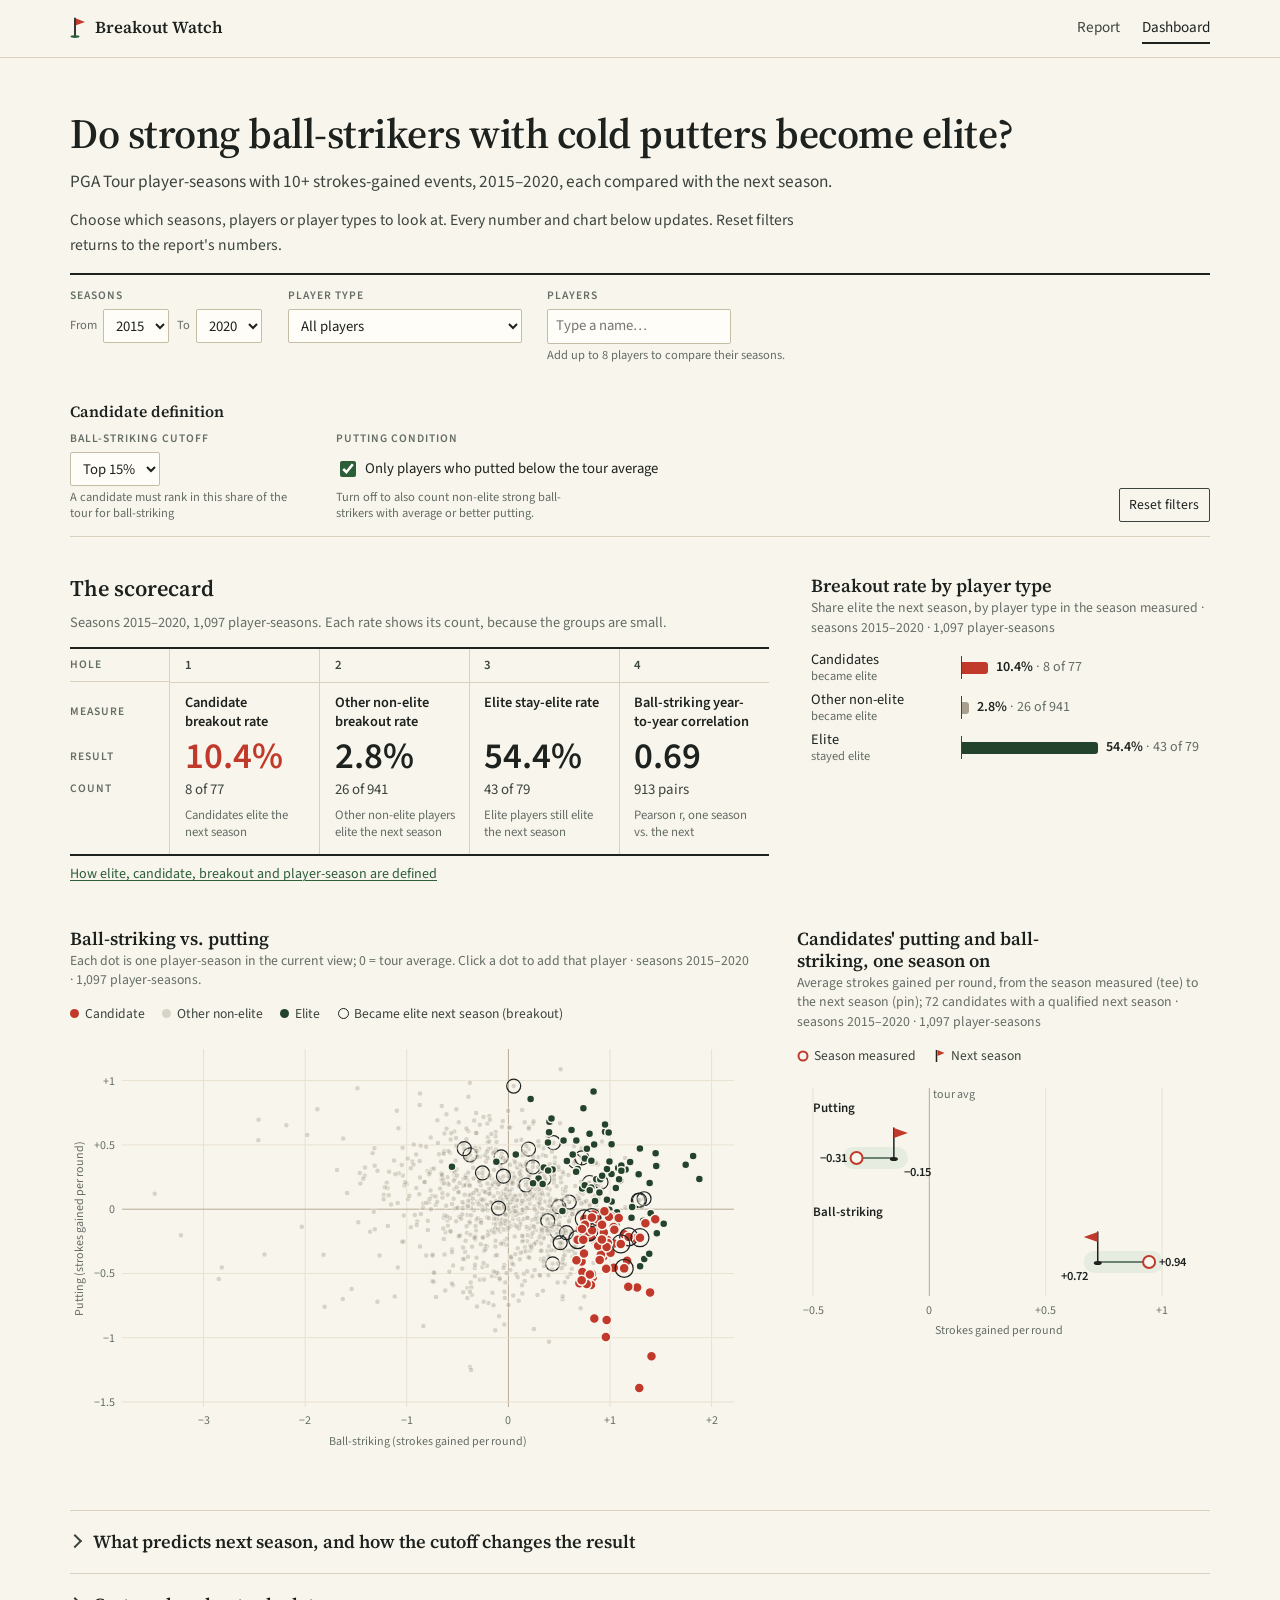
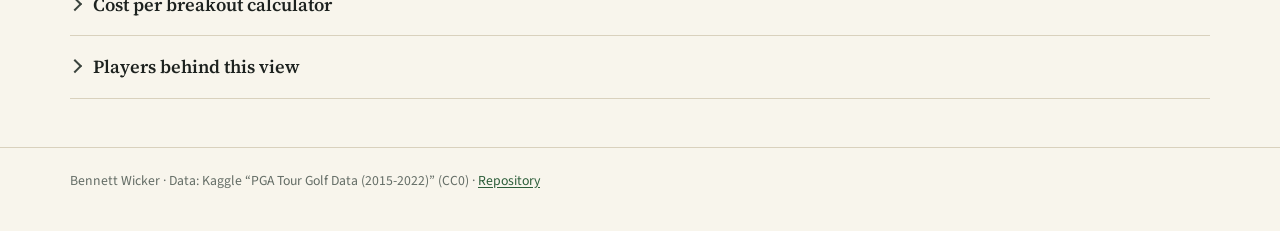
==== commit e7df8f16: "Redesign report and dashboard; add player filters and plain-language notes Report: yardage-book layo" ====
--- a/dashboard.html
+++ b/dashboard.html
@@ -4,8 +4,8 @@
   <meta charset="utf-8">
   <meta name="viewport" content="width=device-width, initial-scale=1">
   <title>Breakout Watch: Dashboard</title>
-  <meta name="description" content="Filter PGA Tour player-seasons by season, player, group, ball-striking cutoff and putting condition; every number is recomputed in the browser from players.csv.">
-  <link rel="icon" href="data:image/svg+xml,%3Csvg xmlns='http://www.w3.org/2000/svg' viewBox='0 0 32 32'%3E%3Cpath d='M11 4v23' stroke='%231f2521' stroke-width='2.4' stroke-linecap='round'/%3E%3Cpath d='M12 4l12 4.5L12 13z' fill='%23c8462c'/%3E%3Cellipse cx='11' cy='28' rx='7' ry='2' fill='%232d5e3a'/%3E%3C/svg%3E">
+  <meta name="description" content="Filter PGA Tour player-seasons by season, player, group, ball-striking cutoff and putting condition; every number and chart updates to match.">
+  <link rel="icon" href="data:image/svg+xml,%3Csvg xmlns='http://www.w3.org/2000/svg' viewBox='0 0 32 32'%3E%3Cpath d='M11 4v23' stroke='%231d221f' stroke-width='2.4' stroke-linecap='round'/%3E%3Cpath d='M12 4l12 4.5L12 13z' fill='%23c0392b'/%3E%3Cellipse cx='11' cy='28' rx='7' ry='2' fill='%232d5e3a'/%3E%3C/svg%3E">
   <link rel="preconnect" href="https://fonts.googleapis.com">
   <link rel="preconnect" href="https://fonts.gstatic.com" crossorigin>
   <link href="https://fonts.googleapis.com/css2?family=Source+Sans+3:ital,wght@0,400;0,600;1,400&family=Source+Serif+4:opsz,wght@8..60,600&display=swap" rel="stylesheet">
@@ -15,7 +15,7 @@
   <nav class="nav" aria-label="Site">
     <div class="nav-inner">
       <a class="brand" href="index.html">
-        <svg width="18" height="22" viewBox="0 0 18 22" aria-hidden="true"><path d="M5 1.5v17" stroke="#1f2521" stroke-width="1.8" stroke-linecap="round"/><path d="M6 1.5l9 3.4L6 8.3z" fill="#c8462c"/><ellipse cx="5" cy="19.6" rx="4.5" ry="1.4" fill="#2d5e3a"/></svg>
+        <svg width="18" height="22" viewBox="0 0 18 22" aria-hidden="true"><path d="M5 1.5v17" stroke="#1d221f" stroke-width="1.8" stroke-linecap="round"/><path d="M6 1.5l9 3.4L6 8.3z" fill="#c0392b"/><ellipse cx="5" cy="19.6" rx="4.5" ry="1.4" fill="#2d5e3a"/></svg>
         Breakout Watch
       </a>
       <div class="nav-links">
@@ -25,138 +25,167 @@
     </div>
   </nav>
 
-  <main class="site-main">
-    <header class="page-head wrap-wide">
+  <main class="site-main wrap-wide">
+    <header class="page-head">
       <h1>Do strong ball-strikers with cold putters become elite?</h1>
-      <p class="subtitle">PGA Tour player-seasons with 10+ strokes-gained events, season <i>t</i> = 2015–2020 vs. the following season.
-        Every number below is recomputed from <code>players.csv</code> for the rows you select.</p>
+      <p class="subtitle subtitle-wide">PGA Tour player-seasons with 10+ strokes-gained events, 2015–2020, each compared with the next season.</p>
     </header>
 
-    <div class="wrap-wide">
-      <div id="load-error" hidden class="error-box"></div>
-
-      <form class="filters" id="filters" onsubmit="return false" aria-label="Filters">
+    <div id="load-error" hidden class="error-box"></div>
+
+    <p class="intro">Choose which seasons, players or player types to look at. Every number and chart below updates. Reset filters returns to the report's numbers.</p>
+    <form class="filters" id="filters" onsubmit="return false" aria-label="Filters">
+      <div class="filter-row">
+        <fieldset class="field">
+          <legend class="field-label">Seasons</legend>
+          <div class="field-row">
+            <label class="field-sub" for="from">From</label>
+            <select id="from"></select>
+            <label class="field-sub" for="to">To</label>
+            <select id="to"></select>
+          </div>
+        </fieldset>
         <div class="field">
-          <span class="field-label" id="season-l">Season <i>t</i></span>
-          <div class="field-row" role="group" aria-labelledby="season-l">
-            <select id="from" aria-label="First season"></select>
-            <span class="muted">to</span>
-            <select id="to" aria-label="Last season"></select>
-            <button type="button" data-range="2015-2020">All</button>
-            <button type="button" data-range="2015-2017">2015–2017</button>
-            <button type="button" data-range="2018-2020">2018–2020</button>
-          </div>
-        </div>
-        <div class="field">
-          <label for="player">Player</label>
-          <input type="search" id="player" list="player-list" placeholder="Search a player…" autocomplete="off">
+          <label for="group">Player type</label>
+          <div class="field-row">
+            <select id="group" aria-describedby="group-note">
+              <option value="all">All players</option>
+              <option value="candidate">Candidates</option>
+              <option value="other">Other non-elite (not candidates)</option>
+              <option value="elite">Elite</option>
+            </select>
+            <span class="field-note" id="group-note" hidden>Clear the players to use this filter</span>
+          </div>
+        </div>
+        <div class="field field-players">
+          <label for="player">Players</label>
+          <input type="search" id="player" list="player-list" placeholder="Type a name…" autocomplete="off" aria-describedby="player-help player-hint">
           <datalist id="player-list"></datalist>
-        </div>
-        <div class="field">
-          <label for="group">Group</label>
-          <select id="group">
-            <option value="all">All players</option>
-            <option value="candidate">Candidates</option>
-            <option value="other">Other non-elite</option>
-            <option value="elite">Elite</option>
-          </select>
-        </div>
+          <span class="field-help" id="player-help">Add up to 8 players to compare their seasons.</span>
+          <p class="hint" id="player-hint" aria-live="polite"></p>
+          <div class="chips-row" id="chips-row" hidden>
+            <ul class="chips" id="chips" aria-label="Selected players"></ul>
+            <button type="button" class="linklike" id="clear-players">Clear players</button>
+          </div>
+        </div>
+      </div>
+      <div class="filter-row filter-row-2">
+        <div class="filter-group" role="group" aria-labelledby="cand-def-h">
+        <p class="row-heading" id="cand-def-h">Candidate definition</p>
+        <div class="filter-row">
         <div class="field">
           <label for="cutoff">Ball-striking cutoff</label>
-          <select id="cutoff">
+          <select id="cutoff" aria-describedby="cutoff-help strength-note">
             <option value="20">Top 20%</option>
             <option value="15">Top 15%</option>
             <option value="10">Top 10%</option>
             <option value="5">Top 5%</option>
           </select>
+          <span class="field-help" id="cutoff-help">A candidate must rank in this share of the tour for ball-striking</span>
         </div>
         <div class="field">
           <span class="field-label">Putting condition</span>
-          <label class="toggle"><input type="checkbox" id="putting" checked> Below-average putting</label>
-        </div>
-        <div class="field">
-          <button type="button" class="btn-reset" id="reset">Reset filters</button>
-        </div>
-      </form>
-      <p class="muted" id="player-hint" style="font-size:.85rem;margin:.3rem 0 0;min-height:1.2em"></p>
-      <p class="status" id="status" aria-live="polite"></p>
-
-      <section id="spotlight-wrap" hidden aria-labelledby="spot-name">
-        <div class="spotlight" id="spotlight"></div>
-      </section>
-
-      <section aria-label="Summary numbers">
-        <div class="cards" id="cards"></div>
-      </section>
-
-      <section aria-label="Charts">
-        <div class="grid-2">
-          <div class="panel">
-            <h3>1. What predicts next season's top-10 rate</h3>
-            <p class="chart-sub">Pearson r of each season-<i>t</i> measure with next season's top-10 rate; <span id="f1-n"></span></p>
+          <label class="toggle"><input type="checkbox" id="putting" checked aria-describedby="putting-help strength-note"> Only players who putted below the tour average</label>
+          <span class="field-help" id="putting-help">Turn off to also count non-elite strong ball-strikers with average or better putting.</span>
+        </div>
+        <span class="field-note strength-note" id="strength-note" hidden></span>
+        </div>
+        </div>
+        <button type="button" class="btn-reset" id="reset">Reset filters</button>
+      </div>
+    </form>
+
+    <section id="spotlight-wrap" hidden aria-labelledby="spot-name">
+      <div class="spotlight" id="spotlight"></div>
+    </section>
+
+    <section class="dash-top" aria-labelledby="sc-h">
+      <div>
+        <h2 class="sc-heading" id="sc-h">The scorecard</h2>
+        <p class="sc-caption" id="sc-caption"></p>
+        <div class="sc" id="cards"></div>
+        <p class="sc-putting" id="putting-link" hidden><a href="index.html#finding-2">Putting condition is off. Why this changes the rate</a></p>
+        <p class="sc-link"><a href="index.html#defs-h">How elite, candidate, breakout and player-season are defined</a></p>
+      </div>
+      <div>
+        <h2>Breakout rate by player type</h2>
+        <p class="chart-sub">Share elite the next season, by player type in the season measured<span id="f2-scope"></span></p>
+        <div class="chart" id="f2-chart"></div>
+      </div>
+    </section>
+
+    <section class="dash-charts" aria-label="Charts">
+      <div>
+        <h2>Ball-striking vs. putting</h2>
+        <p class="chart-sub" id="scatter-note">Each dot is one player-season in the current view; 0 = tour average. Click a dot to add that player.</p>
+        <div class="legend legend-light-other" aria-hidden="true">
+          <span><i class="swatch candidate"></i> Candidate</span>
+          <span><i class="swatch other"></i> Other non-elite</span>
+          <span><i class="swatch elite"></i> Elite</span>
+          <span><i class="swatch ring"></i> Became elite next season (breakout)</span>
+        </div>
+        <div class="chart" id="scatter"></div>
+      </div>
+      <div>
+        <h2>Candidates' putting and ball-striking, one season on</h2>
+        <p class="chart-sub">Average strokes gained per round, from the season measured (tee) to the next season (pin); <span id="f3-n"></span><span id="f3-scope"></span></p>
+        <div class="legend" aria-hidden="true">
+          <span><svg width="12" height="12"><circle cx="6" cy="6" r="4.5" fill="#f8f5ec" stroke="#c0392b" stroke-width="2"/></svg> Season measured</span>
+          <span><svg width="12" height="14"><path d="M2.5 1v12" stroke="#1d221f" stroke-width="1.5"/><path d="M3.5 1l7 3L3.5 7z" fill="#c0392b"/></svg> Next season</span>
+        </div>
+        <div class="chart" id="f3-chart"></div>
+      </div>
+    </section>
+
+    <section class="dash-folds" aria-label="More detail">
+      <details class="fold">
+        <summary>What predicts next season, and how the cutoff changes the result</summary>
+        <div class="fold-body more-charts">
+          <div>
+            <h2>What predicts next season's top-10 rate</h2>
+            <p class="chart-sub">Correlation (Pearson r) of each measure in the season measured with the next season's top-10 rate; <span id="f1-n"></span><span id="f1-scope"></span></p>
             <div class="chart" id="f1-chart"></div>
           </div>
-          <div class="panel">
-            <h3>2. Breakout rate by group</h3>
-            <p class="chart-sub">Share elite the next season, by group in season <i>t</i></p>
-            <div class="chart" id="f2-chart"></div>
-          </div>
-          <div class="panel">
-            <h3>3. Candidates' putting and ball-striking, one season on</h3>
-            <p class="chart-sub">Average strokes gained per round, season <i>t</i> (tee) to <i>t+1</i> (pin); <span id="f3-n"></span></p>
-            <div class="legend" aria-hidden="true">
-              <span><svg width="12" height="12"><circle cx="6" cy="6" r="4.5" fill="#fffdf8" stroke="#c8462c" stroke-width="2"/></svg> Season <i>t</i></span>
-              <span><svg width="12" height="14"><path d="M2.5 1v12" stroke="#1f2521" stroke-width="1.5"/><path d="M3.5 1l7 3L3.5 7z" fill="#c8462c"/></svg> Season <i>t+1</i></span>
-            </div>
-            <div class="chart" id="f3-chart"></div>
-          </div>
-          <div class="panel">
-            <h3>4. Breakout rate by ball-striking cutoff</h3>
+          <div>
+            <h2>Breakout rate by ball-striking cutoff</h2>
+            <p class="chart-note">Not affected by Player type or players.</p>
             <p class="chart-sub" id="f4-sub"></p>
             <div class="chart" id="f4-chart"></div>
           </div>
-          <div class="panel full">
-            <h3>Ball-striking vs. putting</h3>
-            <p class="chart-sub">Each dot is one player-season in the current view; 0 = tour average. Click a dot to open that player.</p>
-            <div class="legend" aria-hidden="true">
-              <span><i class="swatch candidate"></i> Candidate</span>
-              <span><i class="swatch other"></i> Other non-elite</span>
-              <span><i class="swatch elite"></i> Elite</span>
-              <span><i class="swatch ring"></i> Became elite next season (breakout)</span>
+        </div>
+      </details>
+      <details class="fold">
+        <summary>Cost per breakout calculator</summary>
+        <div class="fold-body">
+          <p class="chart-sub"><b>Your assumptions:</b> enter what one signing costs. Breakout rates come from the current view; the costs are yours, not data.</p>
+          <div class="cost-grid">
+            <div class="cost-inputs">
+              <div class="field">
+                <label for="cost-cand">Cost per candidate signing</label>
+                <div class="money"><span>$</span><input type="number" id="cost-cand" min="0" step="10000" inputmode="numeric"></div>
+              </div>
+              <div class="field">
+                <label for="cost-other">Cost per non-candidate signing</label>
+                <div class="money"><span>$</span><input type="number" id="cost-other" min="0" step="10000" inputmode="numeric"></div>
+              </div>
             </div>
-            <div class="chart" id="scatter"></div>
-          </div>
-        </div>
-      </section>
-
-      <section aria-labelledby="cost-h">
-        <h2 id="cost-h">Cost per breakout: your assumptions</h2>
-        <p class="chart-sub">Enter what one signing costs. Breakout rates come from the current view; the costs are yours, not data.</p>
-        <div class="cost-grid">
-          <div class="cost-inputs">
-            <div class="field">
-              <label for="cost-cand">Cost per candidate signing</label>
-              <div class="money"><span>$</span><input type="number" id="cost-cand" min="0" step="10000" inputmode="numeric"></div>
+            <div>
+              <div class="table-wrap"><table id="cost-table" aria-label="Cost per breakout"></table></div>
+              <p class="verdict" id="cost-verdict"></p>
             </div>
-            <div class="field">
-              <label for="cost-other">Cost per non-candidate signing</label>
-              <div class="money"><span>$</span><input type="number" id="cost-other" min="0" step="10000" inputmode="numeric"></div>
-            </div>
-          </div>
-          <div>
-            <div class="table-wrap"><table id="cost-table" aria-label="Cost per breakout"></table></div>
-            <p class="verdict" id="cost-verdict"></p>
-          </div>
-        </div>
-      </section>
-
-      <section aria-labelledby="table-h">
-        <h2 id="table-h">Rows behind this view <span class="muted" id="table-count" style="font-family:var(--font-body);font-size:1rem;font-weight:400"></span></h2>
-        <div class="table-wrap table-scroll">
-          <table id="rows-table" aria-label="Player-seasons in the current view"></table>
-        </div>
-      </section>
-    </div>
+          </div>
+        </div>
+      </details>
+      <details class="fold">
+        <summary>Players behind this view</summary>
+        <div class="fold-body">
+          <p class="chart-sub" id="table-count"></p>
+          <div class="table-wrap table-scroll">
+            <table id="rows-table" aria-label="Player-seasons in the current view"></table>
+          </div>
+        </div>
+      </details>
+    </section>
   </main>
 
   <footer class="site-foot">
--- a/styles.css
+++ b/styles.css
@@ -1,29 +1,33 @@
-/* Shared look for the report and the dashboard. */
+/* Shared look for the report and the dashboard: a yardage book crossed with a
+   tournament leaderboard. Thin rules, no boxes, tabular figures. Key numbers in
+   the text use the theme green; red belongs to candidates only (chart marks and
+   the candidate card number). */
 :root {
-  --bg: #faf8f2;
-  --paper: #fffdf8;
-  --sand: #f0ebdd;
-  --ink: #1f2521;
-  --ink-2: #3d4640;
-  --muted: #616b64;
-  --rule: #ddd6c4;
-  --grid: #e9e3d4;
+  --bg: #f8f5ec;
+  --paper: #fffdf7;
+  --sand: #efe9da;
+  --ink: #1d221f;
+  --ink-2: #3b443e;
+  --muted: #646d66;
+  --rule: #d9d1bd;
+  --rule-strong: #1d221f;
+  --grid: #e8e1d0;
   --green: #2d5e3a;
-  --green-dark: #1d3f27;
-  --green-wash: #e8efe1;
-  --flag: #c8462c;
-
-  /* Chart identity: candidates are the only colored group. */
-  --candidate: #c8462c;
+  --green-wash: #e6ede0;
+  --highlight: #1f6f43; /* key numbers in text: 5.6:1 on --bg, distinct from --elite */
+
+  /* Chart identity: candidates carry the accent; other groups stay neutral. */
+  --candidate: #c0392b;
   --other: #a8a190;
   --elite: #24432c;
-  --neutral: #5d7f63;
+  --neutral: #6b8270;
 
   --font-head: "Source Serif 4", Georgia, "Times New Roman", serif;
   --font-body: "Source Sans 3", "Segoe UI", system-ui, -apple-system, sans-serif;
 }
 
 * { box-sizing: border-box; }
+[hidden] { display: none !important; } /* keep the hidden attribute working on flex and grid elements */
 html { -webkit-text-size-adjust: 100%; }
 body {
   margin: 0;
@@ -32,143 +36,177 @@
   font-family: var(--font-body);
   font-size: 18px;
   line-height: 1.6;
+  font-variant-numeric: tabular-nums;
 }
 a { color: var(--green); text-underline-offset: 2px; }
-a:hover { color: var(--green-dark); }
-h1, h2, h3 { font-family: var(--font-head); font-weight: 600; line-height: 1.25; color: var(--ink); }
-h1 { font-size: clamp(1.8rem, 4vw, 2.4rem); margin: 0 0 0.5rem; letter-spacing: -0.01em; }
-h2 { font-size: 1.45rem; margin: 2.6rem 0 0.6rem; }
-h3 { font-size: 1.15rem; margin: 1.8rem 0 0.4rem; }
+h1, h2, h3 { font-family: var(--font-head); font-weight: 600; line-height: 1.22; color: var(--ink); text-wrap: balance; }
+h1 { font-size: clamp(1.9rem, 4.2vw, 2.6rem); margin: 0 0 0.5rem; letter-spacing: -0.012em; }
+h2 { font-size: 1.4rem; margin: 0 0 0.5rem; }
+h3 { font-size: 1.15rem; margin: 0 0 0.45rem; }
 p { margin: 0 0 1rem; }
 .muted { color: var(--muted); }
-i { font-style: italic; }
+.key { color: var(--highlight); font-weight: 600; }
+
+/* small-caps labels: used for scorecard and leaderboard headings only */
+.label {
+  font-size: 0.72rem;
+  font-weight: 600;
+  letter-spacing: 0.09em;
+  text-transform: uppercase;
+  color: var(--muted);
+}
 
 /* ---------- navigation ---------- */
-.nav { border-bottom: 1px solid var(--rule); background: var(--bg); }
+.nav { border-bottom: 1px solid var(--rule); }
 .nav-inner {
-  max-width: 1120px;
+  max-width: 1180px;
   margin: 0 auto;
-  padding: 0.75rem 16px;
+  padding: 0.8rem 20px;
   display: flex;
   align-items: center;
   gap: 1.5rem;
-  flex-wrap: wrap;
-}
-.brand {
-  display: flex;
-  align-items: center;
-  gap: 0.45rem;
-  color: var(--ink);
-  text-decoration: none;
-  font-family: var(--font-head);
-  font-weight: 600;
-  font-size: 1.05rem;
-}
-.brand:hover { color: var(--ink); }
-.nav-links { display: flex; gap: 1.25rem; margin-left: auto; }
-.nav-links a { color: var(--ink-2); text-decoration: none; font-size: 0.95rem; padding: 0.2rem 0; border-bottom: 2px solid transparent; }
+}
+.brand { display: flex; align-items: center; gap: 0.45rem; color: var(--ink); text-decoration: none; font-family: var(--font-head); font-weight: 600; font-size: 1.05rem; }
+.nav-links { display: flex; gap: 1.4rem; margin-left: auto; }
+.nav-links a { color: var(--ink-2); text-decoration: none; font-size: 0.95rem; padding: 0.15rem 0; border-bottom: 2px solid transparent; }
 .nav-links a:hover { color: var(--ink); border-bottom-color: var(--rule); }
-.nav-links a[aria-current="page"] { color: var(--ink); border-bottom-color: var(--green); }
+.nav-links a[aria-current="page"] { color: var(--ink); border-bottom-color: var(--ink); }
 
 /* ---------- layout ---------- */
-.wrap { max-width: 760px; margin: 0 auto; padding: 0 16px; }
-.wrap-wide { max-width: 1120px; margin: 0 auto; padding: 0 16px; }
-header.page-head { padding-top: 2.8rem; padding-bottom: 0.4rem; }
-.subtitle { font-size: 1.1rem; color: var(--ink-2); margin: 0 0 0.9rem; }
-.byline { font-size: 0.95rem; color: var(--muted); margin: 0 0 2rem; }
-.lede { font-size: 1.15rem; line-height: 1.65; }
-.premise { font-size: 0.95rem; color: var(--muted); }
-section { padding: 0; }
-.site-main { padding-bottom: 2rem; }
-
-/* ---------- the four summary numbers ---------- */
-.cards {
+.wrap { max-width: 780px; margin: 0 auto; padding: 0 20px; }
+.wrap-wide { max-width: 1180px; margin: 0 auto; padding: 0 20px; }
+header.page-head { padding-top: 3.2rem; padding-bottom: 0.2rem; }
+.subtitle { font-size: 1.08rem; color: var(--ink-2); margin: 0 0 0.6rem; max-width: 46rem; text-wrap: pretty; }
+.subtitle-wide { max-width: none; }
+.byline { font-size: 0.95rem; color: var(--muted); margin: 0 0 2.4rem; }
+.site-main { padding-bottom: 3rem; }
+.block { margin-top: 3.4rem; }
+
+/* opening: the answer, with 3.8x as the focal number */
+.opening { display: grid; grid-template-columns: minmax(0, 1fr) 12.5rem; gap: 2.4rem; align-items: start; }
+.lede { font-size: 1.12rem; line-height: 1.68; margin: 0; }
+.focal { border-left: 1px solid var(--rule); padding-left: 1.6rem; }
+.focal-num { display: block; font-size: 5.2rem; font-weight: 600; line-height: 0.95; letter-spacing: -0.03em; color: var(--highlight); }
+.focal-cap { display: block; margin-top: 0.7rem; font-size: 0.92rem; line-height: 1.45; color: var(--ink-2); }
+
+/* ---------- the four numbers as a scorecard row ---------- */
+.sc {
   display: grid;
-  grid-template-columns: repeat(4, minmax(0, 1fr));
-  border-top: 2px solid var(--green);
-  border-bottom: 1px solid var(--rule);
-  margin: 0.8rem 0 0.6rem;
-}
-.card { padding: 0.8rem 0.9rem 0.9rem; border-left: 1px solid var(--rule); display: flex; flex-direction: column; }
-.card:first-child { border-left: 0; padding-left: 0; }
-.card-label { font-size: 0.9rem; font-weight: 600; color: var(--ink-2); line-height: 1.3; min-height: 2.4em; }
-.card-value { font-size: 2.2rem; font-weight: 600; line-height: 1.15; margin-top: 0.3rem; color: var(--ink); }
-.card.is-candidate .card-value { color: var(--candidate); }
-.card-count { font-size: 0.95rem; color: var(--ink-2); }
-.card-note { font-size: 0.82rem; color: var(--muted); margin-top: 0.4rem; line-height: 1.35; }
-.card .too-few { font-size: 1rem; font-weight: 600; color: var(--ink-2); margin-top: 0.5rem; }
-.defs { font-size: 0.92rem; color: var(--ink-2); }
-
-/* ---------- figures ---------- */
-figure { margin: 1.4rem 0 2rem; }
-.chart-title { font-weight: 600; font-size: 0.98rem; margin: 0; color: var(--ink); }
-.chart-sub { font-size: 0.87rem; color: var(--muted); margin: 0.1rem 0 0.8rem; line-height: 1.4; }
+  grid-template-columns: 6.2rem repeat(4, minmax(0, 1fr));
+  grid-template-rows: repeat(5, auto);
+  border-top: 2px solid var(--rule-strong);
+  border-bottom: 2px solid var(--rule-strong);
+  margin: 2.4rem 0 0.7rem;
+}
+.sc-col { display: grid; grid-row: 1 / span 5; grid-template-rows: subgrid; border-left: 1px solid var(--rule); min-width: 0; }
+.sc-col > span { padding: 0 0.9rem; }
+.sc-head { border-left: 0; }
+.sc-head > span { padding-left: 0; font-size: 0.72rem; font-weight: 600; letter-spacing: 0.09em; text-transform: uppercase; color: var(--muted); align-self: center; }
+.sc-hole { padding-top: 0.4rem !important; padding-bottom: 0.4rem !important; border-bottom: 1px solid var(--rule); font-size: 0.8rem; font-weight: 600; color: var(--ink-2); }
+.sc-label { padding-top: 0.7rem !important; font-size: 0.9rem; font-weight: 600; line-height: 1.3; color: var(--ink); }
+.sc-value { padding-top: 0.35rem !important; font-size: 2.3rem; font-weight: 600; line-height: 1.1; color: var(--ink); }
+.card.is-candidate .sc-value { color: var(--candidate); }
+.card .sc-value.sc-msg, .card.is-candidate .sc-value.sc-msg { font-size: 0.9rem; font-weight: 600; line-height: 1.35; padding-top: 0.7rem !important; color: var(--ink-2); }
+.sc-count { font-size: 0.93rem; color: var(--ink-2); }
+.sc-note { padding-top: 0.35rem !important; padding-bottom: 0.8rem !important; font-size: 0.8rem; line-height: 1.35; color: var(--muted); }
+.sc-caption { font-size: 0.9rem; color: var(--muted); margin: 0; }
+
+/* ---------- definitions ---------- */
+.defs-sub { font-family: var(--font-body); font-size: 0.72rem; font-weight: 600; letter-spacing: 0.09em; text-transform: uppercase; color: var(--muted); margin: 1.4rem 0 0.3rem; }
+.key-list:not(.minor) { grid-template-columns: 1fr; }
+.key-list:not(.minor) div { display: grid; grid-template-columns: 13rem minmax(0, 1fr); gap: 1.4rem; }
+.key-list dd ul { margin: 0.15rem 0 0; padding-left: 1.1rem; }
+.key-list dd li { margin: 0; }
+.key-list { display: grid; grid-template-columns: repeat(2, minmax(0, 1fr)); gap: 0 2rem; margin: 0; }
+.key-list div { padding: 0.55rem 0; border-top: 1px solid var(--grid); }
+.key-list dt { font-weight: 600; color: var(--ink); font-size: 0.95rem; }
+.key-list dd { margin: 0; color: var(--ink-2); line-height: 1.45; font-size: 0.92rem; }
+.key-list.minor { column-count: 2; column-gap: 2rem; display: block; border-top: 1px solid var(--grid); padding-top: 0.6rem; }
+.key-list.minor div { break-inside: avoid; border-top: 0; padding: 0 0 0.45rem; font-size: 0.84rem; line-height: 1.45; color: var(--muted); }
+.key-list.minor dt, .key-list.minor dd { display: inline; font-size: inherit; }
+.key-list.minor dt { color: var(--ink-2); }
+.key-list.minor dt::after { content: ":\00a0"; }
+.key-list.minor dd { color: var(--muted); }
+.premise { margin: 2.2rem 0 0; padding-left: 1rem; border-left: 2px solid var(--green); max-width: 40rem; }
+.premise p { margin: 0; color: var(--ink-2); }
+.premise-label { display: block; font-size: 0.72rem; font-weight: 600; letter-spacing: 0.09em; text-transform: uppercase; color: var(--muted); margin-bottom: 0.15rem; }
+
+/* ---------- findings: one per "hole" ---------- */
+.finding { display: grid; grid-template-columns: 2.6rem minmax(0, 1fr); column-gap: 0.6rem; margin-top: 2.8rem; padding-top: 1.1rem; border-top: 1px solid var(--rule); }
+.finding:first-of-type { margin-top: 1rem; }
+.finding-num { font-family: var(--font-head); font-size: 2.3rem; font-weight: 600; line-height: 1; color: #8a8270; }
+.finding h3 { margin: 0.2rem 0 0.3rem; }
+.sr-only { position: absolute; width: 1px; height: 1px; padding: 0; margin: -1px; overflow: hidden; clip: rect(0 0 0 0); white-space: nowrap; border: 0; }
+.finding p { color: var(--ink-2); }
+.behind { font-size: 0.84rem; line-height: 1.5; color: var(--muted); margin: 0.9rem 0 0; }
+.finding .behind { color: var(--muted); }
+.behind b { font-weight: 600; color: var(--ink-2); }
+figure { margin: 1.4rem 0 0; }
+.chart-title { font-weight: 600; font-size: 0.95rem; margin: 0; color: var(--ink); }
+.chart-note { font-size: 0.84rem; font-weight: 600; color: var(--ink-2); margin: 0.1rem 0 0; }
+.chart-sub { font-size: 0.86rem; color: var(--muted); margin: 0.1rem 0 0.8rem; line-height: 1.4; }
 .chart { position: relative; width: 100%; }
-.legend { display: flex; flex-wrap: wrap; gap: 0.3rem 1.1rem; font-size: 0.86rem; color: var(--ink-2); margin: 0 0 0.5rem; }
+.legend { display: flex; flex-wrap: wrap; gap: 0.3rem 1.1rem; font-size: 0.85rem; color: var(--ink-2); margin: 0 0 0.5rem; }
 .legend span { display: inline-flex; align-items: center; gap: 0.35rem; }
-.swatch { width: 10px; height: 10px; border-radius: 50%; display: inline-block; }
+.swatch { width: 9px; height: 9px; border-radius: 50%; display: inline-block; }
 .swatch.candidate { background: var(--candidate); }
 .swatch.other { background: var(--other); }
 .swatch.elite { background: var(--elite); }
-.swatch.ring { background: transparent; border: 1.5px solid var(--ink); width: 12px; height: 12px; }
+.swatch.ring { background: transparent; border: 1.5px solid var(--ink); width: 11px; height: 11px; }
 
 /* HTML bar chart */
-.bars { display: grid; grid-template-columns: minmax(8rem, 12rem) 1fr; gap: 0.45rem 0.9rem; align-items: center; }
-.bar-label { font-size: 0.92rem; color: var(--ink); line-height: 1.25; }
-.bar-label .bar-sub { display: block; font-size: 0.8rem; color: var(--muted); }
+.bars { display: grid; grid-template-columns: minmax(8rem, 12rem) 1fr; gap: 0.4rem 0.9rem; align-items: center; }
+.bar-label { font-size: 0.9rem; color: var(--ink); line-height: 1.25; }
+.bar-label .bar-sub { display: block; font-size: 0.78rem; color: var(--muted); }
 .bar-label.bar-row-selected { font-weight: 600; }
 .bar-track { display: flex; align-items: center; min-height: 22px; border-left: 1px solid var(--ink-2); }
-.bar-fill { height: 14px; border-radius: 0 3px 3px 0; flex: none; min-width: 2px; }
+.bar-fill { height: 12px; border-radius: 0 3px 3px 0; flex: none; min-width: 2px; }
 .bar-fill.candidate { background: var(--candidate); }
 .bar-fill.other { background: var(--other); }
 .bar-fill.elite { background: var(--elite); }
 .bar-fill.neutral { background: var(--neutral); }
-.bar-value { padding-left: 0.5rem; font-size: 0.9rem; white-space: nowrap; color: var(--ink); font-variant-numeric: tabular-nums; }
+.bar-value { padding-left: 0.5rem; font-size: 0.88rem; white-space: nowrap; color: var(--ink); }
 .bar-value b { font-weight: 600; }
 .bar-value .of { color: var(--muted); }
 
 /* SVG charts */
-svg text { font-family: var(--font-body); fill: var(--ink-2); }
+svg text { font-family: var(--font-body); fill: var(--ink-2); font-variant-numeric: tabular-nums; }
 .grid-line { stroke: var(--grid); stroke-width: 1; }
-.zero-line { stroke: #b9b09a; stroke-width: 1; }
+.zero-line { stroke: #b4ab95; stroke-width: 1; }
 .axis-label { font-size: 12px; fill: var(--muted); }
-.tick-label { font-size: 12px; fill: var(--muted); font-variant-numeric: tabular-nums; }
-.pt { stroke: var(--paper); stroke-width: 1.5; }
+.tick-label { font-size: 12px; fill: var(--muted); }
+.pt { stroke: var(--bg); stroke-width: 1.5; }
 .pt.candidate { fill: var(--candidate); }
 .pt.other { fill: var(--other); }
 .pt.elite { fill: var(--elite); }
-.pt.faded { opacity: 0.55; }
-.pt-ring { fill: none; stroke: var(--ink); stroke-width: 1.25; }
+.pt.faded { opacity: 0.5; }
+#scatter .pt.other { opacity: 0.4; }
+.legend-light-other .swatch.other { opacity: 0.4; }
+.pt-ring { fill: none; stroke: var(--ink); stroke-width: 1.2; }
 .pt-label { font-size: 12px; fill: var(--ink); }
 .leader { stroke: var(--muted); stroke-width: 0.75; }
 .pt-focus { fill: none; stroke: var(--ink); stroke-width: 1.5; }
+.pt-select { fill: none; stroke: var(--highlight); stroke-width: 2.5; }
 .fairway { fill: var(--green-wash); stroke: none; }
 .hole-line { stroke: var(--neutral); stroke-width: 2; stroke-linecap: round; }
-.tee { fill: var(--paper); stroke: var(--candidate); stroke-width: 2; }
+.tee { fill: var(--bg); stroke: var(--candidate); stroke-width: 2; }
 .pin-pole { stroke: var(--ink); stroke-width: 1.5; stroke-linecap: round; }
 .pin-flag { fill: var(--candidate); }
 .cup { fill: var(--ink); }
-.val-label { font-size: 12.5px; font-weight: 600; fill: var(--ink); font-variant-numeric: tabular-nums; }
+.val-label { font-size: 12.5px; font-weight: 600; fill: var(--ink); }
 .row-label { font-size: 13px; font-weight: 600; fill: var(--ink); }
-.threshold { stroke: var(--flag); stroke-width: 1.25; stroke-dasharray: 4 4; }
+.threshold { stroke: var(--ink-2); stroke-width: 1; stroke-dasharray: 4 4; }
 .mini-line { fill: none; stroke: var(--green); stroke-width: 2; stroke-linejoin: round; stroke-linecap: round; }
-.mini-dot { fill: var(--green); stroke: var(--paper); stroke-width: 1.5; }
+.mini-dot { fill: var(--green); stroke: var(--bg); stroke-width: 1.5; }
 .mini-dot.is-elite { fill: var(--elite); }
 .mini-dot.is-candidate { fill: var(--candidate); }
 
 .tooltip {
-  position: fixed;
-  z-index: 50;
-  pointer-events: none;
-  background: var(--ink);
-  color: #fff;
-  font-size: 0.84rem;
-  line-height: 1.35;
-  padding: 0.4rem 0.55rem;
-  border-radius: 3px;
-  max-width: 260px;
-  opacity: 0;
-  transform: translate(-50%, calc(-100% - 10px));
+  position: fixed; z-index: 50; pointer-events: none;
+  background: var(--ink); color: #fff;
+  font-size: 0.84rem; line-height: 1.35;
+  padding: 0.4rem 0.55rem; border-radius: 2px; max-width: 260px;
+  opacity: 0; transform: translate(-50%, calc(-100% - 10px));
 }
 .tooltip.show { opacity: 1; }
 
@@ -176,78 +214,145 @@
 .table-wrap { overflow-x: auto; }
 table { border-collapse: collapse; width: 100%; font-size: 0.92rem; }
 th, td { padding: 0.45rem 0.6rem; text-align: left; border-bottom: 1px solid var(--grid); white-space: nowrap; }
-th { font-weight: 600; color: var(--ink); border-bottom: 1.5px solid var(--ink-2); background: var(--bg); position: sticky; top: 0; }
-td.n, th.n { text-align: right; font-variant-numeric: tabular-nums; }
+th { font-weight: 600; color: var(--ink); border-bottom: 1.5px solid var(--ink-2); background: var(--bg); }
+td.n, th.n { text-align: right; }
 th:first-child, td:first-child { padding-left: 0; }
-
-/* watch list scorecard */
-.scorecard th { border-bottom: 2px solid var(--green); }
-.scorecard td.hole { color: var(--muted); width: 2.2rem; font-variant-numeric: tabular-nums; }
-
-/* ---------- data notes ---------- */
-.notes ul { padding-left: 1.2rem; }
-.notes li { margin-bottom: 0.35rem; color: var(--ink-2); }
-.notes table { font-size: 0.9rem; }
+th:last-child, td:last-child { padding-right: 0; }
+
+/* watch list as a leaderboard */
+.leaderboard { border-top: 2px solid var(--rule-strong); border-bottom: 2px solid var(--rule-strong); }
+.leaderboard th { font-size: 0.72rem; letter-spacing: 0.09em; text-transform: uppercase; color: var(--muted); border-bottom: 1px solid var(--rule-strong); padding-top: 0.55rem; padding-bottom: 0.55rem; }
+.leaderboard td { padding-top: 0.6rem; padding-bottom: 0.6rem; }
+.leaderboard td.hole { width: 2.6rem; font-weight: 600; color: var(--ink); }
+.leaderboard td:nth-child(2) { font-weight: 600; text-transform: uppercase; letter-spacing: 0.04em; font-size: 0.86rem; }
+.leaderboard tbody tr:last-child td { border-bottom: 0; }
+
+/* ---------- collapsed sections ---------- */
+details.fold { border-top: 1px solid var(--rule); }
+details.fold:last-of-type { border-bottom: 1px solid var(--rule); }
+details.fold > summary {
+  list-style: none;
+  cursor: pointer;
+  padding: 1rem 0;
+  display: flex;
+  align-items: baseline;
+  gap: 0.6rem;
+  font-family: var(--font-head);
+  font-weight: 600;
+  font-size: 1.15rem;
+}
+details.fold > summary::-webkit-details-marker { display: none; }
+details.fold > summary::before {
+  content: "";
+  flex: none;
+  width: 0.5rem;
+  height: 0.5rem;
+  margin-right: 0.2rem;
+  border-right: 2px solid var(--ink-2);
+  border-bottom: 2px solid var(--ink-2);
+  transform: translateY(-0.12rem) rotate(-45deg); /* points right */
+  transition: transform 0.15s ease;
+}
+details.fold[open] > summary::before { transform: translateY(-0.25rem) rotate(45deg); /* points down */ }
+@media (prefers-reduced-motion: reduce) { details.fold > summary::before, details.spot > summary::before { transition: none; } }
+details.fold > summary .muted { font-family: var(--font-body); font-weight: 400; font-size: 0.92rem; }
+details.fold > summary:focus-visible { outline: 2px solid var(--green); outline-offset: 2px; }
+.fold-body { padding: 0 0 1.6rem; }
+
+/* appendix content */
+.notes h3 { font-size: 1.02rem; margin-top: 1.6rem; }
+.notes h3:first-child { margin-top: 0; }
+.notes ul { padding-left: 1.2rem; margin: 0; }
+.notes li { margin-bottom: 0.3rem; color: var(--ink-2); font-size: 0.95rem; }
+.notes p { font-size: 0.95rem; color: var(--ink-2); }
+.notes table { font-size: 0.88rem; }
 .notes td { white-space: normal; vertical-align: top; }
-code { font-family: ui-monospace, Consolas, monospace; font-size: 0.85em; background: var(--sand); padding: 0.05rem 0.25rem; border-radius: 2px; }
-
-footer.site-foot { border-top: 1px solid var(--rule); padding: 1.4rem 0 2.4rem; color: var(--muted); font-size: 0.88rem; }
+code { font-family: ui-monospace, Consolas, monospace; font-size: 0.84em; background: var(--sand); padding: 0.05rem 0.25rem; border-radius: 2px; }
+
+footer.site-foot { border-top: 1px solid var(--rule); padding: 1.4rem 0 2.4rem; color: var(--muted); font-size: 0.86rem; }
 
 /* ---------- dashboard ---------- */
 .filters {
-  border-top: 1px solid var(--rule);
+  border-top: 2px solid var(--rule-strong);
   border-bottom: 1px solid var(--rule);
   background: var(--bg);
-  padding: 0.9rem 0;
+  padding: 0.8rem 0 0.9rem;
   display: flex;
   flex-wrap: wrap;
-  gap: 0.9rem 1.8rem;
-  align-items: flex-end;
-}
-@media (min-width: 900px) {
-  .filters { position: sticky; top: 0; z-index: 20; }
-}
-.field { display: flex; flex-direction: column; gap: 0.25rem; }
-.field-label, .field > label:not(.toggle) { font-size: 0.85rem; font-weight: 600; color: var(--ink-2); }
+  gap: 0.8rem 1.4rem;
+  align-items: flex-start;
+}
+.filters .field > select, .filters .field > input { align-self: flex-start; }
+.filters { flex-direction: column; flex-wrap: nowrap; align-items: stretch; gap: 0.9rem; }
+.filter-row { display: flex; flex-wrap: wrap; gap: 0.8rem 1.6rem; align-items: flex-start; }
+.filter-row .btn-reset { margin-left: auto; align-self: flex-end; }
+.filter-group { display: flex; flex-direction: column; gap: 0.4rem; }
+.row-heading { margin: 0; font-family: var(--font-head); font-weight: 600; font-size: 0.98rem; color: var(--ink); }
+.field-players { flex: 1 1 18rem; }
+.field-players .field-help { max-width: none; }
+.strength-note { align-self: center; }
+.toggle.is-disabled { opacity: 0.45; cursor: not-allowed; }
+.field { display: flex; flex-direction: column; gap: 0.2rem; }
+fieldset.field { border: 0; margin: 0; padding: 0; min-width: 0; }
+legend.field-label { padding: 0; margin-bottom: 0.2rem; }
+.field-row .field-sub { margin-left: 0.2rem; }
+.field-row .field-sub:first-child { margin-left: 0; }
+.field-label, .field > label:not(.toggle) { font-size: 0.72rem; font-weight: 600; letter-spacing: 0.09em; text-transform: uppercase; color: var(--muted); }
 .field-row { display: flex; gap: 0.35rem; align-items: center; flex-wrap: wrap; }
 select, input[type="search"], input[type="number"] {
-  font: inherit;
-  font-size: 0.93rem;
-  color: var(--ink);
+  font: inherit; font-size: 0.92rem; color: var(--ink);
   background: var(--paper);
-  border: 1px solid #c9c0aa;
-  border-radius: 3px;
-  padding: 0.3rem 0.5rem;
-  min-height: 34px;
-}
-input[type="search"] { width: 13rem; max-width: 100%; }
+  border: 1px solid #c6bda6; border-radius: 2px;
+  padding: 0.28rem 0.5rem; min-height: 34px;
+}
+input[type="search"] { width: 11.5rem; max-width: 100%; }
 select:focus, input:focus, button:focus-visible { outline: 2px solid var(--green); outline-offset: 1px; }
 button {
-  font: inherit;
-  font-size: 0.88rem;
-  min-height: 34px;
-  padding: 0.25rem 0.65rem;
-  border-radius: 3px;
-  border: 1px solid #c9c0aa;
-  background: var(--paper);
-  color: var(--ink);
-  cursor: pointer;
+  font: inherit; font-size: 0.86rem; min-height: 34px;
+  padding: 0.25rem 0.6rem; border-radius: 2px;
+  border: 1px solid #c6bda6; background: transparent; color: var(--ink); cursor: pointer;
 }
 button:hover { border-color: var(--ink-2); }
-button[aria-pressed="true"] { border-color: var(--green); color: var(--green-dark); font-weight: 600; box-shadow: inset 0 -2px 0 var(--green); }
-.btn-reset { color: var(--flag); border-color: var(--flag); }
-.btn-reset:hover { background: #fbeee9; border-color: var(--flag); }
-.toggle { display: inline-flex; align-items: center; gap: 0.4rem; font-size: 0.93rem; min-height: 34px; cursor: pointer; }
+button[aria-pressed="true"] { border-color: var(--ink); font-weight: 600; }
+.btn-reset { border-color: var(--ink-2); }
+.toggle { display: inline-flex; align-items: center; gap: 0.4rem; font-size: 0.92rem; min-height: 34px; cursor: pointer; }
 .toggle input { width: 16px; height: 16px; accent-color: var(--green); }
 
-.status { margin: 0.7rem 0 0; font-size: 0.92rem; color: var(--ink-2); }
-.status b { font-weight: 600; color: var(--ink); }
-.grid-2 { display: grid; grid-template-columns: repeat(2, minmax(0, 1fr)); gap: 0 2.4rem; }
-.panel { min-width: 0; padding-top: 1.2rem; }
-.panel h3 { margin: 0 0 0.15rem; font-size: 1.08rem; }
-.panel.full { grid-column: 1 / -1; }
-
-.spotlight { border-top: 2px solid var(--green); border-bottom: 1px solid var(--rule); padding: 1rem 0 1.2rem; margin-top: 1.2rem; }
+.intro { font-size: 0.98rem; color: var(--ink-2); margin: 0 0 0.9rem; max-width: 46rem; }
+.field-help { font-size: 0.78rem; color: var(--muted); line-height: 1.3; max-width: 15rem; }
+.field-sub { font-size: 0.78rem; color: var(--muted); }
+.dash-top { display: grid; grid-template-columns: minmax(0, 1.75fr) minmax(0, 1fr); gap: 2.6rem; align-items: start; margin-top: 2.4rem; }
+.dash-top .sc { margin-top: 0.8rem; margin-bottom: 0; } /* links below keep the same 0.45rem spacing */
+.dash-top h2.sc-heading { font-size: 1.4rem; margin-bottom: 0.5rem; }
+.sc-putting, .sc-link { font-size: 0.88rem; margin: 0.45rem 0 0; } /* stacked at the scorecard's left edge */
+.dash-top .bars { grid-template-columns: minmax(6.5rem, 8.5rem) 1fr; }
+.dash-top h2, .more-charts h2 { font-size: 1.15rem; margin-bottom: 0.1rem; }
+.more-charts { display: grid; grid-template-columns: repeat(2, minmax(0, 1fr)); gap: 2.6rem; }
+.field-note { font-size: 0.8rem; color: var(--muted); }
+select:disabled { opacity: 0.45; cursor: not-allowed; }
+.hint { font-size: 0.82rem; color: var(--ink-2); margin: 0.25rem 0 0; min-height: 1.1em; }
+.chips-row { display: flex; flex-wrap: wrap; align-items: center; gap: 0.4rem 0.9rem; margin-top: 0.2rem; }
+.chips { list-style: none; margin: 0; padding: 0; display: flex; flex-wrap: wrap; gap: 0.4rem; }
+.chip { display: inline-flex; align-items: center; gap: 0.15rem; border: 1px solid #c6bda6; border-radius: 2px; background: var(--paper); padding: 0 0 0 0.55rem; font-size: 0.88rem; }
+.chip button { border: 0; min-height: 30px; min-width: 30px; padding: 0 0.4rem; font-size: 1.05rem; line-height: 1; color: var(--muted); background: transparent; }
+.chip button:hover { color: var(--ink); }
+.chips-row .linklike { font-size: 0.88rem; }
+.dash-charts { display: grid; grid-template-columns: minmax(0, 1.65fr) minmax(0, 1fr); gap: 2.8rem; margin-top: 2.6rem; }
+.dash-charts h2 { font-size: 1.15rem; margin-bottom: 0.1rem; }
+.dash-folds { margin-top: 3rem; }
+
+.spotlight { border-top: 2px solid var(--rule-strong); margin-top: 1.4rem; }
+details.spot { border-bottom: 1px solid var(--rule); }
+details.spot > summary { list-style: none; cursor: pointer; display: flex; align-items: baseline; gap: 0.6rem; padding: 0.7rem 0; }
+details.spot > summary::-webkit-details-marker { display: none; }
+details.spot > summary::before { content: ""; flex: none; width: 0.45rem; height: 0.45rem; border-right: 2px solid var(--ink-2); border-bottom: 2px solid var(--ink-2); transform: translateY(-0.1rem) rotate(-45deg); transition: transform 0.15s ease; }
+details.spot[open] > summary::before { transform: translateY(-0.22rem) rotate(45deg); }
+details.spot > summary:focus-visible { outline: 2px solid var(--green); outline-offset: 2px; }
+.spot-name { font-family: var(--font-head); font-weight: 600; font-size: 1.05rem; }
+details.spot > summary .muted { font-size: 0.85rem; }
+details.spot table { font-size: 0.86rem; margin-bottom: 0.8rem; width: auto; min-width: min(100%, 40rem); }
+details.spot tr.out td { color: var(--muted); opacity: 0.6; }
+.spot-foot { font-size: 0.8rem; margin: 0.5rem 0 0; }
 .spotlight-head { display: flex; justify-content: space-between; align-items: baseline; gap: 1rem; flex-wrap: wrap; }
 .spotlight h3 { margin: 0; font-size: 1.3rem; }
 .tag { font-size: 0.85rem; white-space: nowrap; }
@@ -257,33 +362,79 @@
 .tag.plain::before { display: none; }
 .tag.plain { color: var(--muted); }
 
-.cost-grid { display: grid; grid-template-columns: minmax(0, 16rem) minmax(0, 1fr); gap: 1rem 2rem; align-items: start; }
-.cost-inputs .field { margin-bottom: 0.8rem; }
+.cost-grid { display: grid; grid-template-columns: minmax(0, 15rem) minmax(0, 1fr); gap: 1rem 2.4rem; align-items: start; }
+.cost-inputs .field { margin-bottom: 0.9rem; }
 .money { display: flex; align-items: center; gap: 0.3rem; }
 .money input { width: 9.5rem; }
-.verdict { margin-top: 0.8rem; font-size: 0.95rem; }
-
-th.sortable { cursor: pointer; user-select: none; }
+.verdict { margin-top: 0.9rem; font-size: 0.95rem; }
+.cheaper { color: var(--highlight); font-weight: 700; }
+
+th.sortable { cursor: pointer; user-select: none; position: sticky; top: 0; }
 th.sortable:hover { color: var(--green); }
 th .arrow { font-size: 0.72em; color: var(--muted); }
-.table-scroll { max-height: 560px; overflow: auto; border-bottom: 1px solid var(--rule); }
-td button.linklike { background: none; border: 0; padding: 0; min-height: 0; color: var(--green); text-decoration: underline; text-underline-offset: 2px; font-size: inherit; cursor: pointer; }
-
-.error-box { background: #fbeee9; border-left: 3px solid var(--flag); color: #5d1d10; padding: 0.8rem 1rem; margin: 1rem 0; }
+.table-scroll { max-height: 560px; overflow: auto; }
+button.linklike, td button.linklike { background: none; border: 0; padding: 0; min-height: 0; color: var(--green); text-decoration: underline; text-underline-offset: 2px; font-size: inherit; cursor: pointer; }
+
+.error-box { border-left: 3px solid var(--candidate); color: #5d1d10; padding: 0.6rem 1rem; margin: 1rem 0; }
 
 /* ---------- small screens ---------- */
-@media (max-width: 860px) {
-  .grid-2 { grid-template-columns: 1fr; }
-  .cost-grid { grid-template-columns: 1fr; }
+@media (max-width: 1100px) {
+  .dash-top { grid-template-columns: 1fr; gap: 2rem; }
+}
+@media (max-width: 980px) {
+  .dash-charts { grid-template-columns: 1fr; gap: 2.2rem; }
+  .more-charts { grid-template-columns: 1fr; gap: 2rem; }
+}
+@media (max-width: 760px) {
+  .cost-grid { grid-template-columns: minmax(0, 1fr); }
+  .key-list { grid-template-columns: 1fr; }
+  .key-list.minor { column-count: 1; }
+  .key-list:not(.minor) div { grid-template-columns: 1fr; gap: 0.1rem; }
 }
 @media (max-width: 680px) {
-  .cards { grid-template-columns: repeat(2, minmax(0, 1fr)); }
-  .card:nth-child(3) { border-left: 0; padding-left: 0; }
-  .card:nth-child(-n + 2) { border-bottom: 1px solid var(--rule); }
+  .opening { grid-template-columns: 1fr; gap: 1.4rem; }
+  .focal { border-left: 0; padding-left: 0; border-top: 1px solid var(--rule); padding-top: 1rem; display: flex; align-items: baseline; gap: 1rem; }
+  .focal-num { font-size: 3.6rem; flex: none; }
+  .focal-cap { margin-top: 0; }
+
+  /* scorecard row turns into scorecard lines on a phone */
+  .sc { grid-template-columns: 1fr; grid-template-rows: none; grid-auto-rows: 1fr; }
+  .sc-col {
+    display: grid;
+    grid-template-columns: 1.8rem minmax(0, 1fr) auto;
+    grid-template-rows: auto auto auto;
+    grid-row: auto;
+    border-left: 0;
+    border-top: 1px solid var(--rule);
+    padding: 0.7rem 0;
+  }
+  .sc-col.sc-head { display: none; }
+  .sc-col:nth-child(2) { border-top: 0; }
+  .sc-col > span { padding: 0 !important; }
+  .sc-hole { grid-column: 1; grid-row: 1 / span 3; border-bottom: 0; }
+  .sc-label { grid-column: 2; grid-row: 1; padding-right: 0.8rem !important; }
+  .sc-note { grid-column: 2; grid-row: 2 / span 2; padding-right: 0.8rem !important; }
+  .sc-value { grid-column: 3; grid-row: 1 / span 2; text-align: right; font-size: 1.9rem; }
+  .sc-value.sc-msg { font-size: 0.82rem; max-width: 9.5rem; justify-self: end; }
+  .sc-count { grid-column: 3; grid-row: 3; text-align: right; font-size: 0.85rem; }
 }
 @media (max-width: 560px) {
   body { font-size: 17px; }
+  .finding { grid-template-columns: 1.9rem minmax(0, 1fr); column-gap: 0.4rem; }
+  .finding-num { font-size: 1.8rem; }
+  details.spot table { font-size: 0.76rem; min-width: 0; width: 100%; }
+  details.spot th, details.spot td { white-space: normal; padding-left: 0.25rem; padding-right: 0.25rem; }
+  details.spot th:first-child, details.spot td:first-child { padding-left: 0; }
+  details.spot .tag { white-space: normal; }
+  .leaderboard { font-size: 0.78rem; }
+  #cost-table { font-size: 0.8rem; }
+  #cost-table th, #cost-table td { white-space: normal; padding-left: 0.25rem; padding-right: 0.25rem; vertical-align: bottom; }
+  #cost-table th:first-child, #cost-table td:first-child { padding-left: 0; }
+  .leaderboard th { font-size: 0.6rem; letter-spacing: 0.04em; white-space: normal; vertical-align: bottom; }
+  .leaderboard th, .leaderboard td { padding-left: 0.25rem; padding-right: 0.25rem; }
+  .leaderboard td.hole { width: 1.6rem; padding-left: 0; }
+  .leaderboard td:nth-child(2) { white-space: normal; letter-spacing: 0.02em; font-size: 0.74rem; }
   .bars { grid-template-columns: 1fr; gap: 0.1rem; }
   .bar-label { margin-top: 0.45rem; }
-  .card-value { font-size: 1.8rem; }
-}
+  .filters { gap: 0.7rem 1.2rem; }
+}
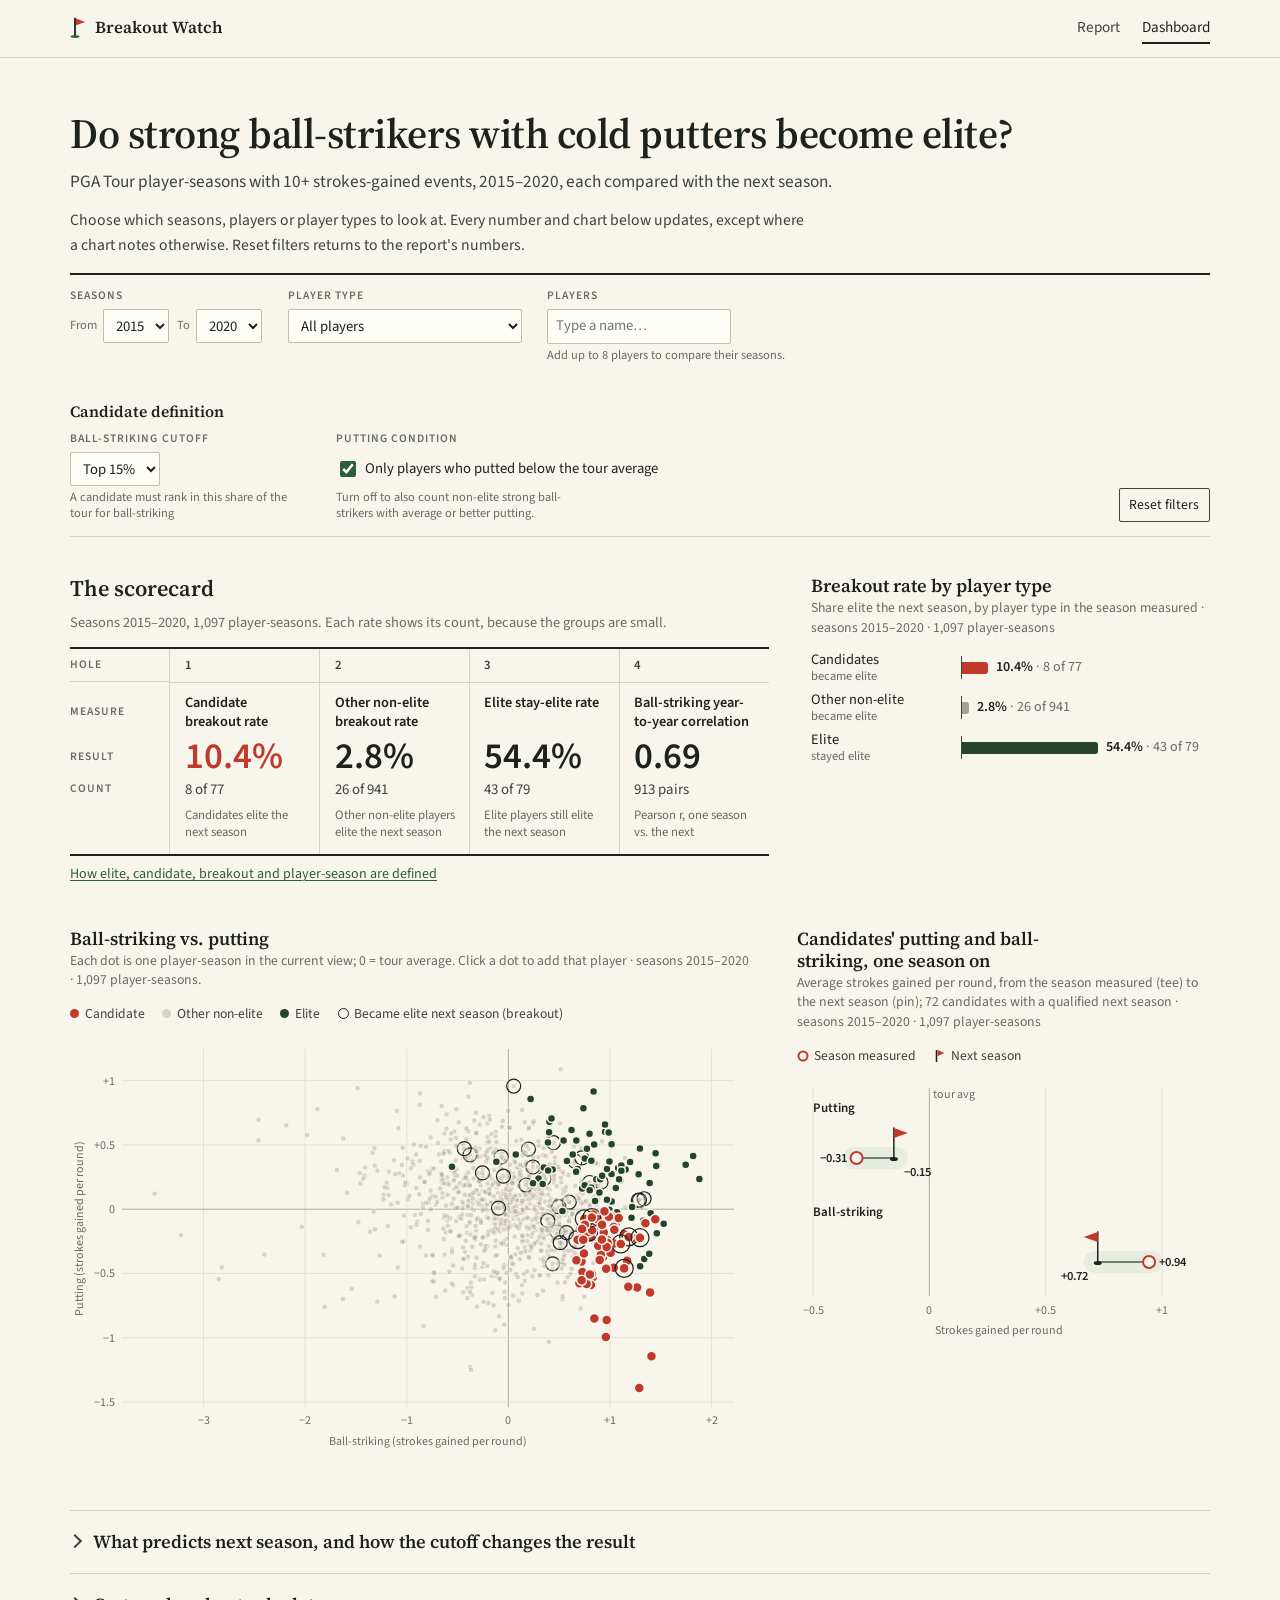
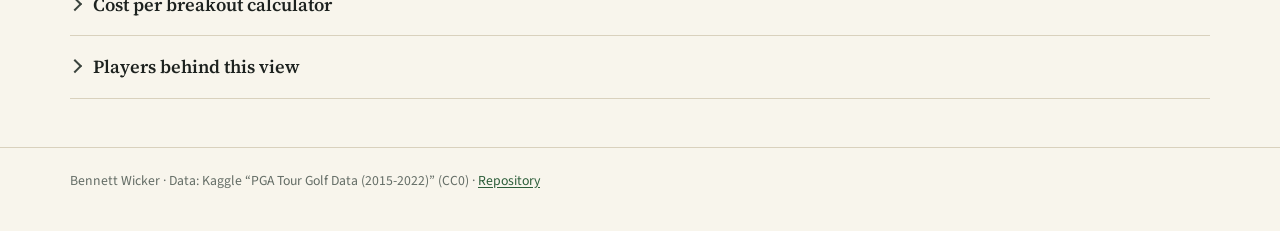
==== commit 2bf323d3: "Tighten report and dashboard wording Say that a strong ball-striker's cold putting usually improves " ====
--- a/dashboard.html
+++ b/dashboard.html
@@ -4,7 +4,7 @@
   <meta charset="utf-8">
   <meta name="viewport" content="width=device-width, initial-scale=1">
   <title>Breakout Watch: Dashboard</title>
-  <meta name="description" content="Filter PGA Tour player-seasons by season, player, group, ball-striking cutoff and putting condition; every number and chart updates to match.">
+  <meta name="description" content="Filter PGA Tour player-seasons by season, player, group, ball-striking cutoff and putting condition; the numbers and charts update to match.">
   <link rel="icon" href="data:image/svg+xml,%3Csvg xmlns='http://www.w3.org/2000/svg' viewBox='0 0 32 32'%3E%3Cpath d='M11 4v23' stroke='%231d221f' stroke-width='2.4' stroke-linecap='round'/%3E%3Cpath d='M12 4l12 4.5L12 13z' fill='%23c0392b'/%3E%3Cellipse cx='11' cy='28' rx='7' ry='2' fill='%232d5e3a'/%3E%3C/svg%3E">
   <link rel="preconnect" href="https://fonts.googleapis.com">
   <link rel="preconnect" href="https://fonts.gstatic.com" crossorigin>
@@ -33,7 +33,7 @@
 
     <div id="load-error" hidden class="error-box"></div>
 
-    <p class="intro">Choose which seasons, players or player types to look at. Every number and chart below updates. Reset filters returns to the report's numbers.</p>
+    <p class="intro">Choose which seasons, players or player types to look at. Every number and chart below updates, except where a chart notes otherwise. Reset filters returns to the report's numbers.</p>
     <form class="filters" id="filters" onsubmit="return false" aria-label="Filters">
       <div class="filter-row">
         <fieldset class="field">
--- a/styles.css
+++ b/styles.css
@@ -259,7 +259,7 @@
 details.fold > summary:focus-visible { outline: 2px solid var(--green); outline-offset: 2px; }
 .fold-body { padding: 0 0 1.6rem; }
 
-/* appendix content */
+/* data notes content */
 .notes h3 { font-size: 1.02rem; margin-top: 1.6rem; }
 .notes h3:first-child { margin-top: 0; }
 .notes ul { padding-left: 1.2rem; margin: 0; }
@@ -267,6 +267,7 @@
 .notes p { font-size: 0.95rem; color: var(--ink-2); }
 .notes table { font-size: 0.88rem; }
 .notes td { white-space: normal; vertical-align: top; }
+#agree-table td.n { white-space: nowrap; } /* keep "10.4% (8 of 77)" on one line */
 code { font-family: ui-monospace, Consolas, monospace; font-size: 0.84em; background: var(--sand); padding: 0.05rem 0.25rem; border-radius: 2px; }
 
 footer.site-foot { border-top: 1px solid var(--rule); padding: 1.4rem 0 2.4rem; color: var(--muted); font-size: 0.86rem; }
@@ -430,6 +431,9 @@
   #cost-table { font-size: 0.8rem; }
   #cost-table th, #cost-table td { white-space: normal; padding-left: 0.25rem; padding-right: 0.25rem; vertical-align: bottom; }
   #cost-table th:first-child, #cost-table td:first-child { padding-left: 0; }
+  #agree-table { font-size: 0.8rem; }
+  #agree-table th, #agree-table td { padding-left: 0.25rem; padding-right: 0.25rem; }
+  #agree-table th:first-child, #agree-table td:first-child { padding-left: 0; }
   .leaderboard th { font-size: 0.6rem; letter-spacing: 0.04em; white-space: normal; vertical-align: bottom; }
   .leaderboard th, .leaderboard td { padding-left: 0.25rem; padding-right: 0.25rem; }
   .leaderboard td.hole { width: 1.6rem; padding-left: 0; }
